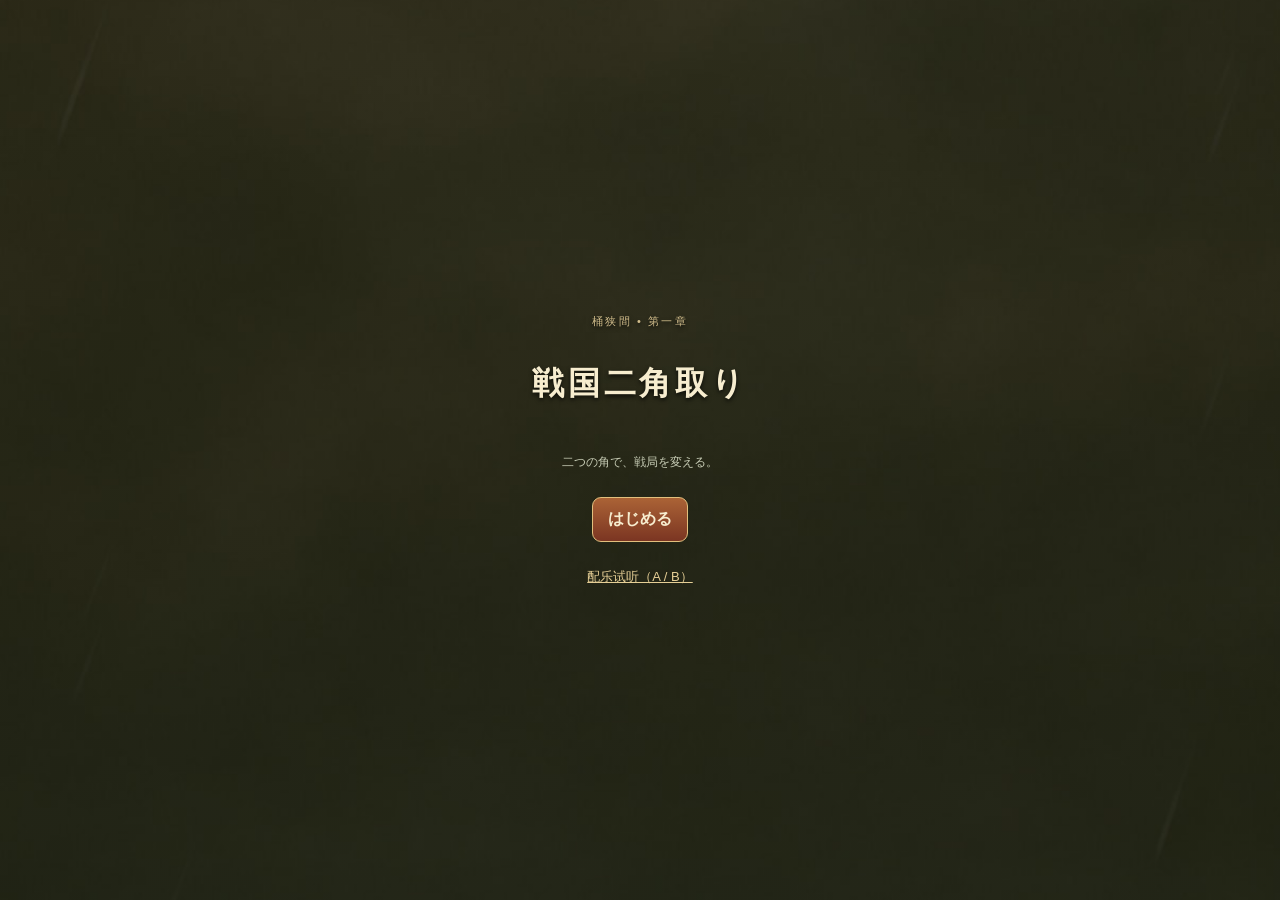
==== index.html @ 4fa1aa79 "临时试玩版（第一章） Co-Authored-By: Claude Opus 5.5 <noreply@anthropic.com>" ====
<!doctype html><html lang="ja"><head><meta charset="utf-8"><meta name="viewport" content="width=device-width,initial-scale=1,viewport-fit=cover,user-scalable=no"><title>戦国二角取り</title><link rel="stylesheet" href="style.css"></head><body><div id="app"></div><div id="toast" role="status"></div><script type="module" src="js/app.js"></script></body></html>
---- style.css ----
*{box-sizing:border-box;-webkit-tap-highlight-color:transparent}html,body{margin:0;min-height:100%}body{color:#f7edcf;font-family:-apple-system,'Hiragino Sans',sans-serif;background:radial-gradient(ellipse at 40% 15%,#3f6150,#102c26 85%);background-size:cover;background-position:center}button{font:inherit;color:inherit;cursor:pointer;border:1px solid #b29c69;border-radius:9px;background:linear-gradient(#476151,#293f34);padding:11px 15px;touch-action:manipulation}button:disabled{opacity:.35;cursor:default}button.primary{background:linear-gradient(#ab6336,#7b3522);border-color:#e2bf7d;font-weight:700}h1,h2,h3{font-family:'Hiragino Mincho ProN',serif;font-weight:600}h1{font-size:32px;letter-spacing:.12em}h2{font-size:24px}p{line-height:1.8;white-space:pre-line}.muted{color:#c6cbb4;font-size:12px}.screen{min-height:100dvh;padding:calc(env(safe-area-inset-top) + 12px) 14px calc(env(safe-area-inset-bottom) + 12px);display:flex;flex-direction:column;gap:12px;max-width:560px;margin:auto}.center{align-items:center;justify-content:center;text-align:center}.scroll{overflow:auto;flex:1;min-height:0}.eyebrow{font-size:11px;letter-spacing:.2em;color:#d0bc8b}.chapter{padding:18px 0;border-top:1px solid #bda56c66;border-bottom:1px solid #bda56c66}.levels{display:grid;grid-template-columns:repeat(2,1fr);gap:10px}.level{min-height:70px;text-align:left}.level strong{font-size:20px}.stars{color:#efca69;letter-spacing:3px}.toolbar{display:flex;gap:8px;align-items:center;justify-content:space-between}.toolbar h2{margin:0;font-size:19px}.toolbar button{padding:7px 10px}.introArt{height:145px;flex:none;background:linear-gradient(145deg,#566d59,#233c32);border:1px solid #a8a47a55;display:grid;place-items:center;color:#c7c4a5;background-size:cover;background-position:center}.people{display:grid;grid-template-columns:1fr 1fr;gap:8px}.person{background:#ffffff0a;border:1px solid #c8b77a33;border-radius:8px;padding:8px;font-size:11px;min-height:98px}.person img{width:52px;height:68px;object-fit:contain;float:left;margin-right:6px}.person b{display:block;font-size:14px}.person p{margin:5px 0}.formation{display:grid;grid-template-columns:repeat(7,8px);gap:2px;justify-content:center;margin:12px}.formation i{height:9px;background:#f3dca1;border-radius:1px}.formation i.empty{visibility:hidden}.fall-demo{padding:10px;text-align:center;background:#ffffff0b;border-radius:8px;font-size:12px}.fall-demo span{display:inline-block;animation:demo 1.8s infinite}@keyframes demo{50%{transform:translateY(9px)}}.game{padding-left:5px;padding-right:5px;gap:5px}.hud{text-align:center;flex:none}.hud h2{font-size:18px;margin:4px}.status{font-size:12px;color:#d8d9bf}.status b{font-size:21px;color:#fff0c9;font-variant-numeric:tabular-nums}.target{font-size:12px;min-height:18px;color:#ffdc8b}.board-area{position:relative;flex:1;min-height:0;display:flex;justify-content:center;align-items:center;overflow:hidden}.board{position:relative;flex:none}.tile{position:absolute;padding:0;border:1px solid #5c4526;border-radius:5px;background:linear-gradient(170deg,#fff8f3,#f8e3d8 60%,#efd2c2);box-shadow:inset 0 1px #fff,inset 0 -4px #c7a46a,inset -2px 0 #dcc193,0 2px 2px #0008;transition:top .23s ease,transform .14s,opacity .18s;touch-action:manipulation;user-select:none;-webkit-user-select:none}.tile.ima{background:linear-gradient(170deg,#f6fffb,#e2f1ea 60%,#cfe4da)}.tile img{position:absolute;left:5%;top:4%;width:90%;height:88%;object-fit:contain;pointer-events:none}.tile.selected,.tile.hint{transform:translateY(-3px);box-shadow:inset 0 -4px #c7a46a,0 0 0 2px #f2c24e,0 0 12px #f2c24e}.tile.gone{opacity:0;transform:scale(1.15)}.tile.shake{animation:shake .3s}@keyframes shake{25%{transform:translateX(-4px)}75%{transform:translateX(4px)}}.controls{display:flex;gap:5px;flex:none}.controls button{flex:1;padding:12px 2px;font-size:12px}.lines{position:absolute;overflow:visible;pointer-events:none;inset:0;width:100%;height:100%;z-index:3}.lines polyline{fill:none;stroke:#ffd66d;stroke-width:3;filter:drop-shadow(0 0 3px #ffaa22)}.float-name{position:absolute;pointer-events:none;z-index:6;transform:translate(-50%,-50%);color:#ffe5a2;font-family:serif;font-size:23px;text-shadow:0 2px 4px #000;white-space:nowrap;animation:float 1s forwards}@keyframes float{to{opacity:0;transform:translate(-50%,-160%)}}.name-tip{position:fixed;z-index:20;pointer-events:none;background:#172a22ed;border:1px solid #dabc72;padding:8px 15px;border-radius:5px;transform:translate(-50%,-110%)}.spark{position:absolute;width:17px;height:17px;pointer-events:none;z-index:5;filter:sepia(1) saturate(6);animation:spark .65s forwards}@keyframes spark{to{transform:translate(var(--dx),var(--dy)) rotate(130deg) scale(.1);opacity:0}}#toast{position:fixed;z-index:30;bottom:calc(env(safe-area-inset-bottom) + 75px);left:50%;transform:translateX(-50%);width:max-content;max-width:94vw;background:#162b23ef;border:1px solid #bba26b;border-radius:8px;padding:10px 15px;font-size:13px;text-align:center;pointer-events:none;opacity:0;transition:opacity .15s}.overlay{position:fixed;inset:0;z-index:15;background:#071a14dd;display:flex;align-items:center;justify-content:center;padding:20px}.dialog{width:100%;max-width:340px;text-align:center;background:#254335;border:1px solid #b29c69;border-radius:14px;padding:25px;display:flex;flex-direction:column;gap:15px}.dialog h2{margin:0}.resultStars{font-size:42px;color:#f4ce65}.combo{position:absolute;top:35%;left:0;right:0;text-align:center;pointer-events:none;font-size:32px;color:#ffdf86;text-shadow:0 2px 4px #000;z-index:7;animation:float 1s forwards}@media(max-height:700px){.screen{gap:7px;padding-top:calc(env(safe-area-inset-top) + 6px);padding-bottom:calc(env(safe-area-inset-bottom) + 6px)}.game{gap:3px}.controls button{padding:10px 2px}.person{min-height:85px}.introArt{height:110px}h2{margin:10px 0}.hud h2{font-size:16px}}

/* Chapter artwork stays behind all controls; cover preserves its aspect ratio. */
body{background-image:linear-gradient(#06140c26,#06140c55),url("img/bg_ch1.jpg");background-repeat:no-repeat;background-size:cover;background-position:center}body[data-boss="true"]{background-image:linear-gradient(#06140c26,#06140c55),url("img/bg_ch1_boss.jpg")}#app{position:relative;z-index:1}#rain{position:fixed;inset:0;width:100%;height:100%;pointer-events:none;z-index:0}.introArt{background-image:url("img/ch1_intro.jpg");aspect-ratio:16/9;height:auto;max-height:220px}.hud,.eyebrow,.status,h1,h2{ text-shadow:0 2px 4px #000b}button{touch-action:manipulation}.toolbar #power{font-size:11px;padding:7px 5px}

/* 非对局页面可上下滑动；对局页仍固定一屏 */
.game{height:100dvh;overflow:hidden}
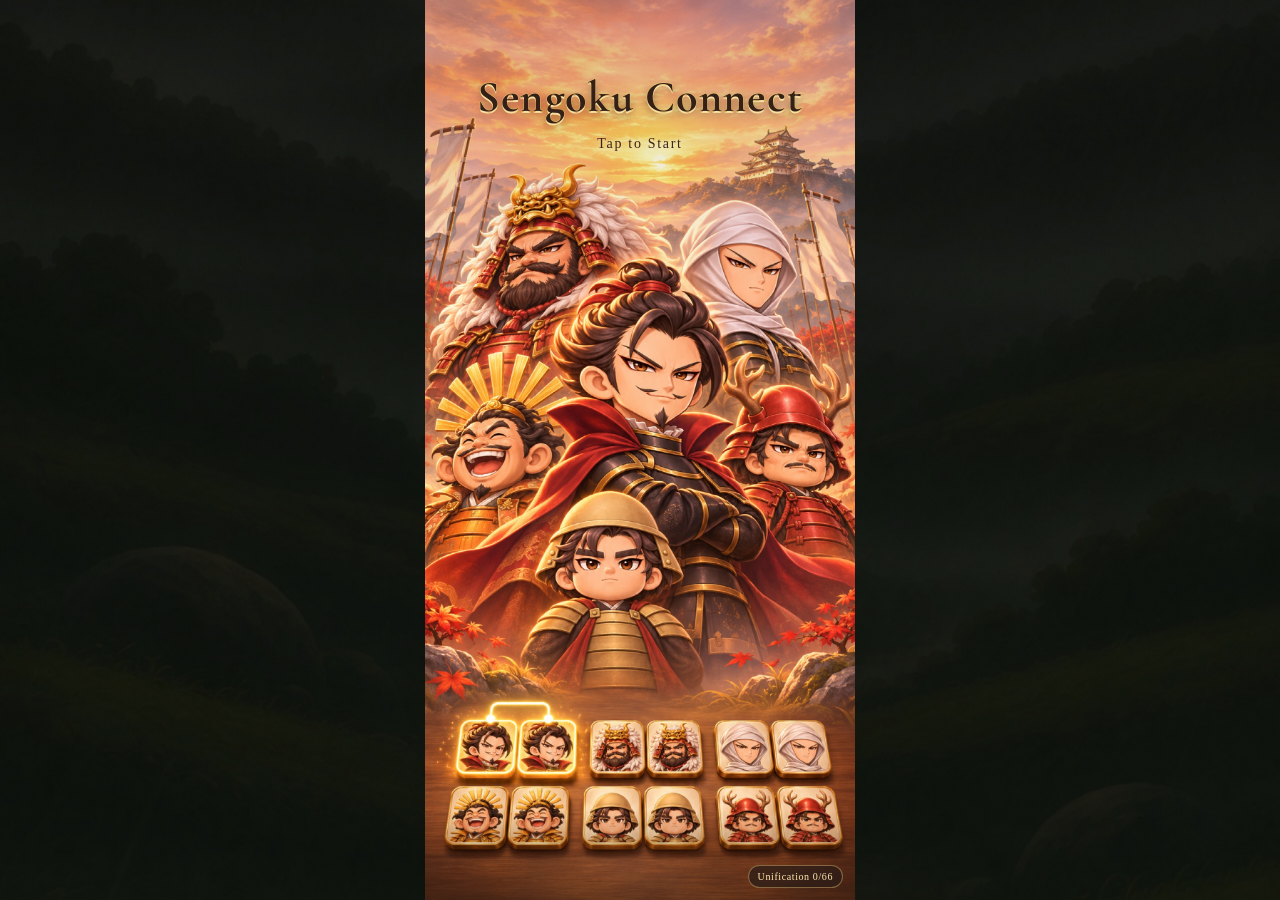
==== commit 9a19e018: "多语言、英文字体、翻译校对、重画三人、11项规则画面美术" ====
--- a/index.html
+++ b/index.html
@@ -1 +1 @@
-<!doctype html><html lang="ja"><head><meta charset="utf-8"><meta name="viewport" content="width=device-width,initial-scale=1,viewport-fit=cover,user-scalable=no"><title>戦国二角取り</title><link rel="stylesheet" href="style.css"></head><body><div id="app"></div><div id="toast" role="status"></div><script type="module" src="js/app.js"></script></body></html>
+<!doctype html><html lang="ja"><head><meta charset="utf-8"><meta name="viewport" content="width=device-width,initial-scale=1,viewport-fit=cover,user-scalable=no"><title></title><link rel="stylesheet" href="style.css"></head><body><div id="app"></div><div id="toast" role="status"></div><script type="module" src="js/app.js"></script></body></html>
--- a/style.css
+++ b/style.css
@@ -1,7 +1,559 @@
-*{box-sizing:border-box;-webkit-tap-highlight-color:transparent}html,body{margin:0;min-height:100%}body{color:#f7edcf;font-family:-apple-system,'Hiragino Sans',sans-serif;background:radial-gradient(ellipse at 40% 15%,#3f6150,#102c26 85%);background-size:cover;background-position:center}button{font:inherit;color:inherit;cursor:pointer;border:1px solid #b29c69;border-radius:9px;background:linear-gradient(#476151,#293f34);padding:11px 15px;touch-action:manipulation}button:disabled{opacity:.35;cursor:default}button.primary{background:linear-gradient(#ab6336,#7b3522);border-color:#e2bf7d;font-weight:700}h1,h2,h3{font-family:'Hiragino Mincho ProN',serif;font-weight:600}h1{font-size:32px;letter-spacing:.12em}h2{font-size:24px}p{line-height:1.8;white-space:pre-line}.muted{color:#c6cbb4;font-size:12px}.screen{min-height:100dvh;padding:calc(env(safe-area-inset-top) + 12px) 14px calc(env(safe-area-inset-bottom) + 12px);display:flex;flex-direction:column;gap:12px;max-width:560px;margin:auto}.center{align-items:center;justify-content:center;text-align:center}.scroll{overflow:auto;flex:1;min-height:0}.eyebrow{font-size:11px;letter-spacing:.2em;color:#d0bc8b}.chapter{padding:18px 0;border-top:1px solid #bda56c66;border-bottom:1px solid #bda56c66}.levels{display:grid;grid-template-columns:repeat(2,1fr);gap:10px}.level{min-height:70px;text-align:left}.level strong{font-size:20px}.stars{color:#efca69;letter-spacing:3px}.toolbar{display:flex;gap:8px;align-items:center;justify-content:space-between}.toolbar h2{margin:0;font-size:19px}.toolbar button{padding:7px 10px}.introArt{height:145px;flex:none;background:linear-gradient(145deg,#566d59,#233c32);border:1px solid #a8a47a55;display:grid;place-items:center;color:#c7c4a5;background-size:cover;background-position:center}.people{display:grid;grid-template-columns:1fr 1fr;gap:8px}.person{background:#ffffff0a;border:1px solid #c8b77a33;border-radius:8px;padding:8px;font-size:11px;min-height:98px}.person img{width:52px;height:68px;object-fit:contain;float:left;margin-right:6px}.person b{display:block;font-size:14px}.person p{margin:5px 0}.formation{display:grid;grid-template-columns:repeat(7,8px);gap:2px;justify-content:center;margin:12px}.formation i{height:9px;background:#f3dca1;border-radius:1px}.formation i.empty{visibility:hidden}.fall-demo{padding:10px;text-align:center;background:#ffffff0b;border-radius:8px;font-size:12px}.fall-demo span{display:inline-block;animation:demo 1.8s infinite}@keyframes demo{50%{transform:translateY(9px)}}.game{padding-left:5px;padding-right:5px;gap:5px}.hud{text-align:center;flex:none}.hud h2{font-size:18px;margin:4px}.status{font-size:12px;color:#d8d9bf}.status b{font-size:21px;color:#fff0c9;font-variant-numeric:tabular-nums}.target{font-size:12px;min-height:18px;color:#ffdc8b}.board-area{position:relative;flex:1;min-height:0;display:flex;justify-content:center;align-items:center;overflow:hidden}.board{position:relative;flex:none}.tile{position:absolute;padding:0;border:1px solid #5c4526;border-radius:5px;background:linear-gradient(170deg,#fff8f3,#f8e3d8 60%,#efd2c2);box-shadow:inset 0 1px #fff,inset 0 -4px #c7a46a,inset -2px 0 #dcc193,0 2px 2px #0008;transition:top .23s ease,transform .14s,opacity .18s;touch-action:manipulation;user-select:none;-webkit-user-select:none}.tile.ima{background:linear-gradient(170deg,#f6fffb,#e2f1ea 60%,#cfe4da)}.tile img{position:absolute;left:5%;top:4%;width:90%;height:88%;object-fit:contain;pointer-events:none}.tile.selected,.tile.hint{transform:translateY(-3px);box-shadow:inset 0 -4px #c7a46a,0 0 0 2px #f2c24e,0 0 12px #f2c24e}.tile.gone{opacity:0;transform:scale(1.15)}.tile.shake{animation:shake .3s}@keyframes shake{25%{transform:translateX(-4px)}75%{transform:translateX(4px)}}.controls{display:flex;gap:5px;flex:none}.controls button{flex:1;padding:12px 2px;font-size:12px}.lines{position:absolute;overflow:visible;pointer-events:none;inset:0;width:100%;height:100%;z-index:3}.lines polyline{fill:none;stroke:#ffd66d;stroke-width:3;filter:drop-shadow(0 0 3px #ffaa22)}.float-name{position:absolute;pointer-events:none;z-index:6;transform:translate(-50%,-50%);color:#ffe5a2;font-family:serif;font-size:23px;text-shadow:0 2px 4px #000;white-space:nowrap;animation:float 1s forwards}@keyframes float{to{opacity:0;transform:translate(-50%,-160%)}}.name-tip{position:fixed;z-index:20;pointer-events:none;background:#172a22ed;border:1px solid #dabc72;padding:8px 15px;border-radius:5px;transform:translate(-50%,-110%)}.spark{position:absolute;width:17px;height:17px;pointer-events:none;z-index:5;filter:sepia(1) saturate(6);animation:spark .65s forwards}@keyframes spark{to{transform:translate(var(--dx),var(--dy)) rotate(130deg) scale(.1);opacity:0}}#toast{position:fixed;z-index:30;bottom:calc(env(safe-area-inset-bottom) + 75px);left:50%;transform:translateX(-50%);width:max-content;max-width:94vw;background:#162b23ef;border:1px solid #bba26b;border-radius:8px;padding:10px 15px;font-size:13px;text-align:center;pointer-events:none;opacity:0;transition:opacity .15s}.overlay{position:fixed;inset:0;z-index:15;background:#071a14dd;display:flex;align-items:center;justify-content:center;padding:20px}.dialog{width:100%;max-width:340px;text-align:center;background:#254335;border:1px solid #b29c69;border-radius:14px;padding:25px;display:flex;flex-direction:column;gap:15px}.dialog h2{margin:0}.resultStars{font-size:42px;color:#f4ce65}.combo{position:absolute;top:35%;left:0;right:0;text-align:center;pointer-events:none;font-size:32px;color:#ffdf86;text-shadow:0 2px 4px #000;z-index:7;animation:float 1s forwards}@media(max-height:700px){.screen{gap:7px;padding-top:calc(env(safe-area-inset-top) + 6px);padding-bottom:calc(env(safe-area-inset-bottom) + 6px)}.game{gap:3px}.controls button{padding:10px 2px}.person{min-height:85px}.introArt{height:110px}h2{margin:10px 0}.hud h2{font-size:16px}}
+*{box-sizing:border-box;-webkit-tap-highlight-color:transparent}html,body{margin:0;min-height:100%}body{color:#f7edcf;font-family:-apple-system,'Hiragino Sans',sans-serif;background:radial-gradient(ellipse at 40% 15%,#3f6150,#102c26 85%);background-size:cover;background-position:center}button{font:inherit;color:inherit;cursor:pointer;border:1px solid #b29c69;border-radius:9px;background:linear-gradient(#476151,#293f34);padding:11px 15px;touch-action:manipulation}button:disabled{opacity:.35;cursor:default}button.primary{background:linear-gradient(#ab6336,#7b3522);border-color:#e2bf7d;font-weight:700}h1,h2,h3{font-family:'Hiragino Mincho ProN',serif;font-weight:600}h1{font-size:32px;letter-spacing:.12em}h2{font-size:24px}p{line-height:1.8;white-space:pre-line}.muted{color:#c6cbb4;font-size:12px}.screen{min-height:100dvh;padding:calc(env(safe-area-inset-top) + 12px) 14px calc(env(safe-area-inset-bottom) + 12px);display:flex;flex-direction:column;gap:12px;max-width:560px;margin:auto}.center{align-items:center;justify-content:center;text-align:center}.scroll{overflow:auto;flex:1;min-height:0}.eyebrow{font-size:11px;letter-spacing:.2em;color:#d0bc8b}.chapter{padding:18px 0;border-top:1px solid #bda56c66;border-bottom:1px solid #bda56c66}.levels{display:grid;grid-template-columns:repeat(2,1fr);gap:10px}.level{min-height:70px;text-align:left}.level strong{font-size:20px}.stars{color:#efca69;letter-spacing:3px}.toolbar{display:flex;gap:8px;align-items:center;justify-content:space-between}.toolbar h2{margin:0;font-size:19px}.toolbar button{padding:7px 10px}.introArt{height:145px;flex:none;background:linear-gradient(145deg,#566d59,#233c32);border:1px solid #a8a47a55;display:grid;place-items:center;color:#c7c4a5;background-size:cover;background-position:center}.people{display:grid;grid-template-columns:1fr 1fr;gap:8px}.person{background:#ffffff0a;border:1px solid #c8b77a33;border-radius:8px;padding:8px;font-size:11px;min-height:98px}.person img{width:52px;height:68px;object-fit:contain;float:left;margin-right:6px}.person b{display:block;font-size:14px}.person p{margin:5px 0}.formation{display:grid;grid-template-columns:repeat(7,8px);gap:2px;justify-content:center;margin:12px}.formation i{height:9px;background:#f3dca1;border-radius:1px}.formation i.empty{visibility:hidden}.fall-demo{padding:10px;text-align:center;background:#ffffff0b;border-radius:8px;font-size:12px}.fall-demo span{display:inline-block;animation:demo 1.8s infinite}@keyframes demo{50%{transform:translateY(9px)}}.game{padding-left:5px;padding-right:5px;gap:5px}.hud{text-align:center;flex:none}.hud h2{font-size:18px;margin:4px}.status{font-size:12px;color:#d8d9bf}.status b{font-size:21px;color:#fff0c9;font-variant-numeric:tabular-nums}.target{font-size:12px;min-height:18px;color:#ffdc8b}.board-area{position:relative;flex:1;min-height:0;display:flex;justify-content:center;align-items:center;overflow:hidden}.board{position:relative;flex:none}.tile{position:absolute;padding:0;border:1px solid #5c4526;border-radius:5px;background:linear-gradient(170deg,#fff8f3,#f8e3d8 60%,#efd2c2);box-shadow:inset 0 1px #fff,inset 0 -4px #c7a46a,inset -2px 0 #dcc193,0 2px 2px #0008;transition:top .23s ease,transform .14s,opacity .18s;touch-action:manipulation;user-select:none;-webkit-user-select:none}.tile.ima{background:linear-gradient(170deg,#f6fffb,#e2f1ea 60%,#cfe4da)}.tile img{position:absolute;left:5%;top:4%;width:90%;height:88%;object-fit:contain;pointer-events:none}.tile.selected,.tile.hint{transform:translateY(-3px);box-shadow:inset 0 -4px #c7a46a,0 0 0 2px #f2c24e,0 0 12px #f2c24e}.tile.gone{opacity:0;transform:scale(1.15)}.tile.shake{animation:shake .3s}@keyframes shake{25%{transform:translateX(-4px)}75%{transform:translateX(4px)}}.controls{display:flex;gap:5px;flex:none}.controls button{flex:1;padding:12px 2px;font-size:12px}.link-fx{position:absolute;left:0;top:0;pointer-events:none;z-index:5}.float-name{position:absolute;pointer-events:none;z-index:6;transform:translate(-50%,-50%);color:#ffe5a2;font-family:serif;font-size:23px;text-shadow:0 2px 4px #000;white-space:nowrap;animation:float 1s forwards}@keyframes float{to{opacity:0;transform:translate(-50%,-160%)}}.name-tip{position:fixed;z-index:20;pointer-events:none;background:#172a22ed;border:1px solid #dabc72;padding:8px 15px;border-radius:5px;transform:translate(-50%,-110%)}#toast{position:fixed;z-index:30;bottom:calc(env(safe-area-inset-bottom) + 75px);left:50%;transform:translateX(-50%);width:max-content;max-width:94vw;background:#162b23ef;border:1px solid #bba26b;border-radius:8px;padding:10px 15px;font-size:13px;text-align:center;pointer-events:none;opacity:0;transition:opacity .15s}.overlay{position:fixed;inset:0;z-index:15;background:#071a14dd;display:flex;align-items:center;justify-content:center;padding:20px}.dialog{width:100%;max-width:340px;text-align:center;background:#254335;border:1px solid #b29c69;border-radius:14px;padding:25px;display:flex;flex-direction:column;gap:15px}.dialog h2{margin:0}.resultStars{font-size:42px;color:#f4ce65}.combo{position:absolute;top:35%;left:0;right:0;text-align:center;pointer-events:none;font-size:32px;color:#ffdf86;text-shadow:0 2px 4px #000;z-index:7;animation:float 1s forwards}@media(max-height:700px){.screen{gap:7px;padding-top:calc(env(safe-area-inset-top) + 6px);padding-bottom:calc(env(safe-area-inset-bottom) + 6px)}.game{gap:3px}.controls button{padding:10px 2px}.person{min-height:85px}.introArt{height:110px}h2{margin:10px 0}.hud h2{font-size:16px}}
 
 /* Chapter artwork stays behind all controls; cover preserves its aspect ratio. */
-body{background-image:linear-gradient(#06140c26,#06140c55),url("img/bg_ch1.jpg");background-repeat:no-repeat;background-size:cover;background-position:center}body[data-boss="true"]{background-image:linear-gradient(#06140c26,#06140c55),url("img/bg_ch1_boss.jpg")}#app{position:relative;z-index:1}#rain{position:fixed;inset:0;width:100%;height:100%;pointer-events:none;z-index:0}.introArt{background-image:url("img/ch1_intro.jpg");aspect-ratio:16/9;height:auto;max-height:220px}.hud,.eyebrow,.status,h1,h2{ text-shadow:0 2px 4px #000b}button{touch-action:manipulation}.toolbar #power{font-size:11px;padding:7px 5px}
+body{background-image:linear-gradient(#06140c26,#06140c55),url("img/bg_ch1.jpg");background-repeat:no-repeat;background-size:cover;background-position:center}body[data-boss="true"]{background-image:linear-gradient(#06140c26,#06140c55),url("img/bg_ch1_boss.jpg")}#app{position:relative;z-index:1}#rain{position:fixed;inset:0;width:100%;height:100%;pointer-events:none;z-index:0}.introArt{background-image:url("img/ch1_intro.jpg");aspect-ratio:16/9;height:auto;max-height:220px}.hud,.eyebrow,.status,h1,h2{ text-shadow:0 2px 4px #000b}button{touch-action:manipulation}
 
 /* 非对局页面可上下滑动；对局页仍固定一屏 */
 .game{height:100dvh;overflow:hidden}
+
+/* ===== 2026-11-16 负责人定：正方形牌，统一木框金边＋左上角小家纹 ===== */
+.tile{border-radius:5px;border:2px solid #7a5428;background:linear-gradient(170deg,#fff6ea,#f3e3c8);box-shadow:inset 0 0 0 1px #e6c27a,inset 0 -3px 0 #b88a52,0 2px 3px rgba(0,0,0,.5);overflow:hidden}
+.tile.ima{background:linear-gradient(170deg,#fff6ea,#f3e3c8)}
+.tile img{left:2px;top:2px;width:calc(100% - 4px);height:calc(100% - 6px);object-fit:cover;object-position:50% 12%;transform:scale(1.12);transform-origin:50% 30%}
+.tile.selected,.tile.hint{box-shadow:0 0 0 3px #f2c24e,0 0 12px #f2c24e}
+.tile,.pc{--crest:url("data:image/svg+xml,%3Csvg xmlns='http://www.w3.org/2000/svg' viewBox='-50 -50 100 100'%3E%3Cg fill='%23d9ad4a'%3E%3Ccircle r='22' cx='0' cy='-25'/%3E%3Ccircle r='22' cx='23.8' cy='-7.7'/%3E%3Ccircle r='22' cx='14.7' cy='20.2'/%3E%3Ccircle r='22' cx='-14.7' cy='20.2'/%3E%3Ccircle r='22' cx='-23.8' cy='-7.7'/%3E%3Ccircle r='20'/%3E%3C/g%3E%3Ccircle r='9' fill='%23fff6ea'/%3E%3C/svg%3E")}
+.tile.ima,.pc.ima{--crest:url("data:image/svg+xml,%3Csvg xmlns='http://www.w3.org/2000/svg' viewBox='-50 -50 100 100'%3E%3Ccircle r='41' fill='none' stroke='%23d9ad4a' stroke-width='12'/%3E%3Crect x='-36' y='-22' width='72' height='15' fill='%23d9ad4a'/%3E%3Crect x='-36' y='7' width='72' height='15' fill='%23d9ad4a'/%3E%3C/svg%3E")}
+.tile::before,.pc::before{content:"";position:absolute;z-index:1;left:2px;top:2px;width:9px;height:9px;pointer-events:none;background:var(--crest) center/contain no-repeat;filter:drop-shadow(0 0 .6px #3a2410) drop-shadow(0 0 .6px #3a2410)}
+
+/* ===== 出阵卡片：每关开打前只弹这一张（仿《华容奇谋》） ===== */
+.deploy{width:100%;display:flex;align-items:center}
+.card{width:100%;max-width:400px;margin:auto;background:#1d1a16f2;border:1px solid #6b5a3a;border-radius:16px;overflow:hidden;box-shadow:0 10px 30px #000a;text-align:left}
+.card .art{position:relative;aspect-ratio:16/9;background:url("img/ch1_intro.jpg") center/cover}
+.card .art::after{content:"";position:absolute;inset:0;background:linear-gradient(transparent 45%,#1d1a16 98%)}
+.card .cap{position:absolute;z-index:1;left:0;right:0;bottom:8px;text-align:center}
+.card .cap small{display:block;font-size:12px;letter-spacing:.25em;color:#e9dcb8}
+.card .cap h1{margin:2px 0 0;font-size:27px;letter-spacing:.12em;text-shadow:0 2px 6px #000}
+.card .head{padding:14px 18px 0;text-align:center}
+.card .no{font-size:12px;letter-spacing:.2em;color:#d0bc8b}
+.card .head h2{margin:2px 0 0;font-size:23px;letter-spacing:.08em}
+.card .body{padding:8px 18px 4px}
+.card .story{font-size:14px;line-height:1.75;margin:0 0 8px;font-weight:600;white-space:normal}
+.card .form{display:flex;gap:12px;align-items:center;background:#ffffff0a;border-radius:10px;padding:8px 10px;margin:8px 0}
+.card .form .formation{margin:0;flex:none;grid-template-columns:repeat(7,6px);gap:1.5px}
+.card .form .formation i{height:7px}
+.card .form p{margin:0;font-size:12.5px;line-height:1.6;color:#e3dcc0;white-space:normal}
+.card .form b{display:block;font-size:14px;color:#f4ead0;font-family:'Hiragino Mincho ProN',serif}
+.card .rule{font-size:13px;color:#ffdc8b;margin:6px 0;line-height:1.6}
+.card .cast-t{font-size:12px;letter-spacing:.2em;color:#d0bc8b;text-align:center;margin:12px 0 8px}
+.card .cast{display:flex;flex-wrap:wrap;justify-content:center;gap:6px}
+.pc{position:relative;width:calc((100% - 30px) / 6);max-width:72px;border-radius:6px;border:2px solid #7a5428;background:linear-gradient(170deg,#fff6ea,#f3e3c8);box-shadow:inset 0 0 0 1px #e6c27a,0 2px 3px rgba(0,0,0,.5);overflow:hidden}
+.pc .ph{position:relative;aspect-ratio:1;overflow:hidden}
+.pc img{position:absolute;inset:0;width:100%;height:100%;object-fit:cover;object-position:50% 12%;transform:scale(1.12);transform-origin:50% 30%}
+.pc .nm{border-top:1px solid #e6c27a;background:linear-gradient(#3a2716,#2a1a10);color:#f7e4b4;text-align:center;font-family:'Hiragino Mincho ProN',serif;font-weight:700;font-size:12px;padding:2px 0 3px;white-space:nowrap}
+.card .btns{display:flex;gap:10px;padding:16px 18px 18px}
+.card .btns button{flex:1;height:48px;border-radius:10px;font-size:15px;background:#2a2620;border-color:#6b5a3a}
+.card .btns .go{flex:1.6;background:linear-gradient(#c0714a,#9a4b2c);border-color:#e2bf7d;font-size:19px;font-weight:700;letter-spacing:.3em;font-family:'Hiragino Mincho ProN',serif}
+
+/* Chapter two: layered URLs retain chapter-one artwork if an asset is missing. */
+body[data-chapter="2"]{background-image:linear-gradient(#120d0926,#120d0955),url("img/bg_ch2.jpg"),url("img/bg_ch1.jpg")}
+body[data-chapter="2"][data-boss="true"]{background-image:linear-gradient(#120d0926,#120d0955),url("img/bg_ch2_boss.jpg"),url("img/bg_ch1_boss.jpg")}
+body[data-chapter="2"] .card .art,body[data-chapter="2"] .introArt{background-image:var(--chapter-intro)}
+.tile.saito,.pc.saito{--crest:url("data:image/svg+xml,%3Csvg xmlns='http://www.w3.org/2000/svg' viewBox='0 0 100 100'%3E%3Cg fill='%23d9ad4a' stroke='%233a2410' stroke-width='2' stroke-linejoin='round'%3E%3Cpath d='M6 83Q12 60 28 58Q10 35 27 17Q48 0 49 28Q43 18 34 26Q24 39 44 47Q61 58 48 78Q30 68 6 83Z'/%3E%3Cpath d='M94 83Q88 60 72 58Q90 35 73 17Q52 0 51 28Q57 18 66 26Q76 39 56 47Q39 58 52 78Q70 68 94 83Z'/%3E%3Cpath d='M9 88Q30 77 50 87Q70 77 91 88L91 94Q70 85 50 94Q30 85 9 94Z'/%3E%3C/g%3E%3C/svg%3E")}
+.supply{flex:none;margin:0 auto;width:calc(100% - 24px);max-width:390px}.timber-status{text-align:center;font-size:12px;color:#ffdc8b;margin-bottom:3px}#preview{display:grid;grid-template-columns:repeat(7,1fr);gap:3px;height:32px}.preview-tile{opacity:.6;border:1px solid #d9ad4a;border-radius:3px;background:#f3e3c8;overflow:hidden;text-align:center}.preview-tile img{height:100%;width:100%;object-fit:contain}
+
+/* Only actual supply tokens receive this class; gravity and shuffles do not. */
+body[data-chapter="2"] .tile.arriving{animation:timber-drop .3s ease-out;z-index:2}
+@keyframes timber-drop{from{translate:0 var(--timber-origin);opacity:.25}to{translate:0 0;opacity:1}}
+body[data-chapter="2"] .tile.arriving::after{content:"";position:absolute;inset:0;border:2px solid #dfb66c;border-radius:3px;box-shadow:inset 0 0 4px #d7a75c99;pointer-events:none;z-index:2;opacity:0;animation:timber-glow 3s .3s linear forwards}
+@keyframes timber-glow{0%,70%{opacity:.8}100%{opacity:0}}
+body[data-chapter="2"]:has(#power[aria-pressed="true"]) .tile.arriving{animation:none}
+body[data-chapter="2"]:has(#power[aria-pressed="true"]) .tile.arriving::after{animation:none;opacity:.65;box-shadow:none}
+@media(prefers-reduced-motion:reduce){body[data-chapter="2"] .tile.arriving{animation:none}body[data-chapter="2"] .tile.arriving::after{animation:none;opacity:.65;box-shadow:none}}
+
+/* Third chapter only: sunset, retreat fences and distinct three-part crests. */
+body[data-chapter="3"]{background-image:linear-gradient(#160f1026,#160f1055),url("img/bg_ch3.jpg"),url("img/bg_ch2.jpg")}
+body[data-chapter="3"][data-boss="true"]{background-image:linear-gradient(#160f1026,#160f1055),url("img/bg_ch3_boss.jpg"),url("img/bg_ch2_boss.jpg")}
+body[data-chapter="3"] .card .art,body[data-chapter="3"] .introArt{background-image:var(--chapter-intro)}
+body[data-chapter="3"] .controls button{font-size:11px}
+.tile.azai,.pc.azai{--crest:url("data:image/svg+xml,%3Csvg%20xmlns%3D%22http%3A%2F%2Fwww.w3.org%2F2000%2Fsvg%22%20viewBox%3D%220%200%20100%20100%22%3E%3Cg%20fill%3D%22none%22%20stroke%3D%22%23d9ad4a%22%20stroke-width%3D%225%22%3E%3Cpath%20d%3D%22M%2050%206%20l14%208%20v16%20l-14%208%20l-14%20-8%20v-16%20Z%22%2F%3E%3Cpath%20d%3D%22M%2025%2049%20l14%208%20v16%20l-14%208%20l-14%20-8%20v-16%20Z%22%2F%3E%3Cpath%20d%3D%22M%2075%2049%20l14%208%20v16%20l-14%208%20l-14%20-8%20v-16%20Z%22%2F%3E%3C%2Fg%3E%3C%2Fsvg%3E")}
+.tile.asakura,.pc.asakura{--crest:url("data:image/svg+xml,%3Csvg%20xmlns%3D%22http%3A%2F%2Fwww.w3.org%2F2000%2Fsvg%22%20viewBox%3D%220%200%20100%20100%22%3E%3Cg%20fill%3D%22%23d9ad4a%22%3E%3Cg%20transform%3D%22translate%2850%2023%29%22%3E%3Cpath%20d%3D%22M0%20-16%20C14%20-23%2022%20-10%2014%20-3%20C27%2010%2014%2024%203%2016%20C-10%2028%20-25%2014%20-16%203%20C-28%20-10%20-14%20-25%200%20-16Z%22%2F%3E%3Ccircle%20r%3D%225%22%20fill%3D%22%23fff6ea%22%2F%3E%3C%2Fg%3E%3Cg%20transform%3D%22translate%2823%2071%29%22%3E%3Cpath%20d%3D%22M0%20-16%20C14%20-23%2022%20-10%2014%20-3%20C27%2010%2014%2024%203%2016%20C-10%2028%20-25%2014%20-16%203%20C-28%20-10%20-14%20-25%200%20-16Z%22%2F%3E%3Ccircle%20r%3D%225%22%20fill%3D%22%23fff6ea%22%2F%3E%3C%2Fg%3E%3Cg%20transform%3D%22translate%2877%2071%29%22%3E%3Cpath%20d%3D%22M0%20-16%20C14%20-23%2022%20-10%2014%20-3%20C27%2010%2014%2024%203%2016%20C-10%2028%20-25%2014%20-16%203%20C-28%20-10%20-14%20-25%200%20-16Z%22%2F%3E%3Ccircle%20r%3D%225%22%20fill%3D%22%23fff6ea%22%2F%3E%3C%2Fg%3E%3C%2Fg%3E%3C%2Fsvg%3E")}
+
+/* 川中島: missing illustrations fall back to chapter three. */
+body[data-chapter="4"]{background-image:linear-gradient(#16233035,#16233060),url("img/bg_ch4.jpg"),url("img/bg_ch3.jpg"),url("img/bg_ch2.jpg")}
+body[data-chapter="4"][data-boss="true"]{background-image:linear-gradient(#16233035,#16233060),url("img/bg_ch4_boss.jpg"),url("img/bg_ch3_boss.jpg"),url("img/bg_ch2_boss.jpg")}
+.tile.takeda,.pc.takeda{--crest:url("data:image/svg+xml,%3Csvg%20xmlns%3D%22http%3A%2F%2Fwww.w3.org%2F2000%2Fsvg%22%20viewBox%3D%220%200%20100%20100%22%3E%3Cg%20fill%3D%27%23d9ad4a%27%3E%3Cpath%20d%3D%27M5%2050%2026%2031%2047%2050%2026%2069ZM29%2028%2050%209%2071%2028%2050%2047ZM53%2050%2074%2031%2095%2050%2074%2069ZM29%2072%2050%2053%2071%2072%2050%2091Z%27%2F%3E%3C%2Fg%3E%3C%2Fsvg%3E") }
+.tile.uesugi,.pc.uesugi{--crest:url("data:image/svg+xml,%3Csvg%20xmlns%3D%22http%3A%2F%2Fwww.w3.org%2F2000%2Fsvg%22%20viewBox%3D%220%200%20100%20100%22%3E%3Cg%20fill%3D%27none%27%20stroke%3D%27%23d9ad4a%27%20stroke-width%3D%278%27%3E%3Ccircle%20cx%3D%2750%27%20cy%3D%2750%27%20r%3D%2742%27%2F%3E%3Cpath%20d%3D%27M30%2078%2055%2022M42%2050Q16%2025%2022%2056Q26%2068%2042%2050M47%2043Q80%2021%2072%2050Q62%2062%2047%2043%27%2F%3E%3C%2Fg%3E%3C%2Fsvg%3E") }
+
+/* Fifth chapter: sunny plain and decorative horse barrier outside the grid. */
+body[data-chapter="5"]{background-image:linear-gradient(#16281725,#18251860),url("img/bg_ch5.jpg"),url("img/bg_ch4.jpg")}
+body[data-chapter="5"][data-boss="true"]{background-image:linear-gradient(#16281725,#18251860),url("img/bg_ch5_boss.jpg"),url("img/bg_ch4_boss.jpg")}
+.tile.tokugawa,.pc.tokugawa{--crest:url("data:image/svg+xml,%3Csvg%20xmlns%3D%22http%3A%2F%2Fwww.w3.org%2F2000%2Fsvg%22%20viewBox%3D%220%200%20100%20100%22%3E%3Ccircle%20cx%3D%2250%22%20cy%3D%2250%22%20r%3D%2245%22%20fill%3D%22none%22%20stroke%3D%22%23d9ad4a%22%20stroke-width%3D%226%22%2F%3E%3Cg%20fill%3D%22%23d9ad4a%22%3E%3Cpath%20id%3D%22leaf%22%20d%3D%22M50%2048C25%2037%2027%2010%2042%2015Q50%2018%2050%2025Q56%2010%2065%2016C82%2029%2062%2043%2050%2048Z%22%2F%3E%3Cuse%20href%3D%22%23leaf%22%20transform%3D%22rotate%28120%2050%2050%29%22%2F%3E%3Cuse%20href%3D%22%23leaf%22%20transform%3D%22rotate%28240%2050%2050%29%22%2F%3E%3C%2Fg%3E%3C%2Fsvg%3E")}
+body[data-chapter="5"] .board::before{content:"";position:absolute;left:-9px;top:0;bottom:0;width:6px;pointer-events:none;background:repeating-linear-gradient(0deg,transparent 0 13px,#b28b50 14px 18px,transparent 19px 30px),linear-gradient(90deg,#5e3d21,#b9945b,#593b22);box-shadow:1px 1px 2px #241a12;border-radius:2px}
+
+body[data-chapter="6"]{background-image:linear-gradient(#22131a30,#27180e60),url("img/bg_ch6.jpg"),url("img/bg_ch5.jpg")}
+body[data-chapter="6"][data-boss="true"]{background-image:linear-gradient(#22131a30,#27180e60),url("img/bg_ch6_boss.jpg"),url("img/bg_ch5_boss.jpg")}
+.tile.akechi,.pc.akechi{--crest:url("data:image/svg+xml,%3Csvg%20xmlns%3D%22http%3A//www.w3.org/2000/svg%22%20viewBox%3D%220%200%20100%20100%22%3E%3Cg%20fill%3D%22%23d9ad4a%22%3E%3Cpath%20d%3D%22M50%2052Q24%2027%2050%205Q76%2027%2050%2052Z%22%20transform%3D%22rotate%280%2050%2050%29%22/%3E%3Cpath%20d%3D%22M50%2052Q24%2027%2050%205Q76%2027%2050%2052Z%22%20transform%3D%22rotate%2872%2050%2050%29%22/%3E%3Cpath%20d%3D%22M50%2052Q24%2027%2050%205Q76%2027%2050%2052Z%22%20transform%3D%22rotate%28144%2050%2050%29%22/%3E%3Cpath%20d%3D%22M50%2052Q24%2027%2050%205Q76%2027%2050%2052Z%22%20transform%3D%22rotate%28216%2050%2050%29%22/%3E%3Cpath%20d%3D%22M50%2052Q24%2027%2050%205Q76%2027%2050%2052Z%22%20transform%3D%22rotate%28288%2050%2050%29%22/%3E%3Ccircle%20cx%3D%2250%22%20cy%3D%2250%22%20r%3D%229%22/%3E%3C/g%3E%3C/svg%3E")}
+.tile.hosokawa,.pc.hosokawa{--crest:url("data:image/svg+xml,%3Csvg%20xmlns%3D%22http%3A//www.w3.org/2000/svg%22%20viewBox%3D%220%200%20100%20100%22%3E%3Cg%20fill%3D%22%23d9ad4a%22%3E%3Ccircle%20cx%3D%2250%22%20cy%3D%2250%22%20r%3D%2214%22/%3E%3Ccircle%20cx%3D%2284.0%22%20cy%3D%2250.0%22%20r%3D%2210%22/%3E%3Ccircle%20cx%3D%2274.0%22%20cy%3D%2274.0%22%20r%3D%2210%22/%3E%3Ccircle%20cx%3D%2250.0%22%20cy%3D%2284.0%22%20r%3D%2210%22/%3E%3Ccircle%20cx%3D%2226.0%22%20cy%3D%2274.0%22%20r%3D%2210%22/%3E%3Ccircle%20cx%3D%2216.0%22%20cy%3D%2250.0%22%20r%3D%2210%22/%3E%3Ccircle%20cx%3D%2226.0%22%20cy%3D%2226.0%22%20r%3D%2210%22/%3E%3Ccircle%20cx%3D%2250.0%22%20cy%3D%2216.0%22%20r%3D%2210%22/%3E%3Ccircle%20cx%3D%2274.0%22%20cy%3D%2226.0%22%20r%3D%2210%22/%3E%3C/g%3E%3C/svg%3E")}
+
+.tile.toyotomi,.pc.toyotomi{--crest:url("data:image/svg+xml,%3Csvg%20xmlns%3D%22http%3A//www.w3.org/2000/svg%22%20viewBox%3D%220%200%20100%20100%22%3E%3Cg%20fill%3D%22%23d9ad4a%22%3E%3Cpath%20d%3D%22M50%2094Q8%2086%208%2057Q35%2049%2050%2072Q65%2049%2092%2057Q92%2086%2050%2094M50%2076Q26%2046%2050%2039Q74%2046%2050%2076%22/%3E%3Cpath%20d%3D%22M25%2060V10%22%20stroke%3D%22%23d9ad4a%22%20stroke-width%3D%225%22/%3E%3Ccircle%20cx%3D%2230%22%20cy%3D%2210%22%20r%3D%225%22/%3E%3Ccircle%20cx%3D%2220%22%20cy%3D%2216%22%20r%3D%225%22/%3E%3Ccircle%20cx%3D%2230%22%20cy%3D%2222%22%20r%3D%225%22/%3E%3Ccircle%20cx%3D%2220%22%20cy%3D%2228%22%20r%3D%225%22/%3E%3Ccircle%20cx%3D%2230%22%20cy%3D%2234%22%20r%3D%225%22/%3E%3Cpath%20d%3D%22M50%2060V10%22%20stroke%3D%22%23d9ad4a%22%20stroke-width%3D%225%22/%3E%3Ccircle%20cx%3D%2255%22%20cy%3D%2210%22%20r%3D%225%22/%3E%3Ccircle%20cx%3D%2245%22%20cy%3D%2216%22%20r%3D%225%22/%3E%3Ccircle%20cx%3D%2255%22%20cy%3D%2222%22%20r%3D%225%22/%3E%3Ccircle%20cx%3D%2245%22%20cy%3D%2228%22%20r%3D%225%22/%3E%3Ccircle%20cx%3D%2255%22%20cy%3D%2234%22%20r%3D%225%22/%3E%3Ccircle%20cx%3D%2245%22%20cy%3D%2240%22%20r%3D%225%22/%3E%3Ccircle%20cx%3D%2255%22%20cy%3D%2246%22%20r%3D%225%22/%3E%3Cpath%20d%3D%22M75%2060V10%22%20stroke%3D%22%23d9ad4a%22%20stroke-width%3D%225%22/%3E%3Ccircle%20cx%3D%2280%22%20cy%3D%2210%22%20r%3D%225%22/%3E%3Ccircle%20cx%3D%2270%22%20cy%3D%2216%22%20r%3D%225%22/%3E%3Ccircle%20cx%3D%2280%22%20cy%3D%2222%22%20r%3D%225%22/%3E%3Ccircle%20cx%3D%2270%22%20cy%3D%2228%22%20r%3D%225%22/%3E%3Ccircle%20cx%3D%2280%22%20cy%3D%2234%22%20r%3D%225%22/%3E%3C/g%3E%3C/svg%3E")}
+body[data-chapter="7"]{background-image:linear-gradient(#22131a30,#27180e60),url("img/bg_ch7.jpg"),url("img/bg_ch6.jpg")}
+body[data-chapter="7"][data-boss="true"]{background-image:linear-gradient(#22131a30,#27180e60),url("img/bg_ch7_boss.jpg"),url("img/bg_ch6_boss.jpg")}
+
+body[data-chapter="8"]{background-image:linear-gradient(#30200e30,#291b1660),url("img/bg_ch8.jpg"),url("img/bg_ch7.jpg")}
+body[data-chapter="8"][data-boss="true"]{background-image:linear-gradient(#30200e30,#291b1660),url("img/bg_ch8_boss.jpg"),url("img/bg_ch7_boss.jpg")}
+
+/* Task 41: collection surface; task 43 may unify the surrounding navigation. */
+.collection{background:#211e19f5;border:1px solid #8c754e;box-shadow:inset 0 0 24px #0006;gap:16px;color:#eee1bc}
+.collection .toolbar{position:sticky;top:0;z-index:3;background:#211e19f5;padding:8px 0}
+.collection .toolbar h2{color:#df9874;letter-spacing:.16em}
+.catalog-tabs{display:flex;border-bottom:1px solid #766345;justify-content:center}
+.catalog-tabs button{border-radius:6px 6px 0 0;background:#15140f;color:#e7bb76;min-width:100px;border-bottom-color:#e7bb76}
+.catalog-progress{text-align:center;font-size:16px}.catalog-progress b{color:#f5d68c;font-variant-numeric:tabular-nums}.catalog-progress small{display:block;font-size:12px;margin-top:8px;color:#cabfa3}
+.catalog-filter{font-size:12px;display:flex;align-items:center;gap:8px}.catalog-filter select{flex:1;min-width:0;font:inherit;color:#eee1bc;background:#332d24;border:1px solid #8c754e;padding:10px;border-radius:5px}
+.collection section h3{font-size:15px;border-bottom:1px solid #756345;padding-bottom:10px;margin:4px 0 12px}.collection section h3 small{float:right;font:12px sans-serif;color:#d8b875}
+.catalog-grid{display:grid;grid-template-columns:repeat(4,minmax(0,1fr));gap:12px 8px}
+.catalog-item{border:0;background:none;padding:0;min-width:0;display:flex;flex-direction:column;align-items:stretch;gap:6px}
+.catalog-portrait{display:block;position:relative;width:100%;aspect-ratio:1;border:2px solid #a67c3e;border-radius:6px;background:linear-gradient(145deg,#fff6e7,#e2cba3);box-shadow:inset 0 0 0 1px #f1d694,0 3px 4px #0007;overflow:hidden}
+.catalog-portrait img{width:100%;height:100%;object-fit:cover;object-position:50% 12%;transform:scale(1.1);transform-origin:50% 30%}
+.catalog-name{font-size:11px;line-height:1.4;overflow-wrap:anywhere;min-height:2.8em}
+.catalog-portrait.unknown{background:#39332c;border-color:#665740}.catalog-portrait.unknown::before{display:none}.catalog-portrait .silhouette{filter:brightness(0);opacity:.65}
+.catalog-detail{text-align:center}.catalog-hero{position:relative;width:210px;max-width:70%;aspect-ratio:1;margin:4px auto 18px;background:#f2e0bc;border:3px solid #b58b47;border-radius:9px;overflow:hidden}.catalog-hero img{width:100%;height:100%;object-fit:cover;object-position:50% 12%}.catalog-hero::before{width:24px;height:24px;left:8px;top:8px}
+.catalog-detail h1{font-size:25px;margin:5px 0;letter-spacing:.04em}.catalog-kana{font-size:13px;margin:0;color:#cfc1a1}.catalog-epithet{color:#f1ca80;letter-spacing:.1em}.catalog-crest{display:inline-block;position:relative;width:30px;height:30px;vertical-align:middle}.catalog-crest::before{width:28px;height:28px;left:0;top:0}.catalog-bio{text-align:left;border-top:1px solid #756345;border-bottom:1px solid #756345;padding:4px 8px;font-size:14px}.catalog-bonds{display:flex;flex-wrap:wrap;gap:8px}.catalog-bonds button{font-size:12px;flex:1 1 45%;min-height:44px;background:#3d3529}.catalog-bonds button:disabled{opacity:.65}
+.catalog-item:focus-visible,.collection button:focus-visible{outline:3px solid #ffdc8b;outline-offset:3px}
+
+.catalog-tabs button[aria-current="page"]{color:#ffd890;border-bottom:3px solid #dcaa64}.catalog-formation{text-align:center}.catalog-formation .formation{grid-template-columns:repeat(7,14px);gap:3px}.catalog-formation .formation i{height:14px}.catalog-formation p{text-align:left;font-size:14px}
+.catalog-portrait{max-width:none}.catalog-hero img{transform:scale(1.12);transform-origin:50% 30%}.catalog-crest{border:0;border-radius:0;background:none;box-shadow:none}
+
+/* 天下統一地図: original geographic boundaries over a paper and ink sea. */
+.world-map{gap:9px;background:#172e27ed}.map-summary{text-align:center;color:#edcf86;font-size:14px}.map-controls{display:flex;justify-content:center;gap:12px}.map-controls button{min-width:48px;min-height:44px}.map-viewport{height:min(47dvh,430px);overflow:auto;border:2px solid #a88c54;border-radius:12px;touch-action:none;background:#cbb98e;overscroll-behavior:contain}.map-canvas{position:relative;min-width:100%;aspect-ratio:610/605}.province-map{display:block;width:100%;height:auto}.province{fill:#697e6566;stroke:#594c34;stroke-width:.65;stroke-linejoin:round}.province.owned{fill:#ddb44cbb}.location-pin{fill:none;stroke:#9e3025;stroke-width:3}.map-marker{position:absolute;transform:translate(-50%,-50%);width:44px;height:44px;padding:0;border-radius:6px;background:#203e30eb;box-shadow:0 2px 4px #0008;z-index:2}.map-marker span{font-size:15px;color:#ffe2a0}.map-chapters{display:grid;grid-template-columns:repeat(4,1fr);gap:6px}.map-chapters button{font-size:12px;min-height:44px;padding:6px 2px}.map-help{font-size:11px;text-align:center;margin:0;color:#ddd2b0}.map-credit{font-size:10px;color:#c7bc9c}.map-credit a{color:#e0c68a}.map-credit p{margin:5px 0}.map-location{display:flex;align-items:center;gap:12px;padding:5px;background:#ffffff0b;border-radius:7px;font-size:13px}.map-location svg{width:98px;border-radius:4px}.occupation{width:min(260px,80vw);position:relative}.occupation svg{border-radius:9px;max-height:210px}.occupation strong,.occupation small{display:block;margin:5px;color:#ffe09a}.unification>.province-map{width:min(360px,90vw);border:2px solid #c9aa62;border-radius:12px}.unification h2{font-size:38px;color:#f6d789}
+.map-leaders{position:absolute;inset:0;width:100%;height:100%;pointer-events:none;fill:#8f3224;stroke:#8f3224;stroke-width:1.5}.map-leaders path{fill:none;stroke-dasharray:3 2}
+.province-label{font:8px 'Hiragino Mincho ProN',serif;fill:#2f3526;stroke:#e7d7a3;stroke-width:1.3;paint-order:stroke;text-anchor:middle;pointer-events:none}.map-location .province-label{font-size:6px}.map-location .location-pin{r:4;stroke-width:1.5}.occupation .location-pin{r:5;stroke-width:1.5}
+.province{fill-rule:evenodd}
+/* Task 43: compact mobile shell and dark treasury panels. */
+.settings{background:#23211cf5;border:1px solid #806347;border-radius:18px;margin:12px auto;padding:22px;max-width:460px;height:auto;min-height:calc(100dvh - 24px);overflow-wrap:anywhere}.settings h2,.collection h2{color:#d88468;text-align:center}.setting-row{display:flex;align-items:center;justify-content:space-between;gap:18px;padding:16px 0;border-bottom:1px solid #80634755}.setting-row input[type=range]{width:60%;accent-color:#d6b778}.setting-row input[type=checkbox]{width:44px;height:28px;accent-color:#c8735a}.settings-buttons{display:grid;grid-template-columns:1fr 1fr;gap:8px;margin-top:20px}.settings button{min-height:44px;position:relative}.deploy-tools{display:flex;justify-content:flex-end;gap:6px;padding:8px;background:#23211c}.deploy-tools button{min-height:44px;padding:6px 12px;position:relative}.gallery-art{width:100%;border-radius:10px}.catalog-tabs{display:flex;flex-wrap:wrap}.catalog-tabs button{flex:1;min-height:44px}.tutorial-diagram{padding:18px;text-align:center;border:1px solid #967346;border-radius:12px;background:#171c19;color:#edcf86}.tutorial-diagram div{font-size:28px;line-height:1.4;white-space:pre}.splash{padding:0!important;height:100dvh!important;min-height:0!important;overflow:hidden}.splash-hit{border:0;border-radius:0;width:100%;height:100%;background:linear-gradient(transparent,#17150de6),url('img/ch1_intro.jpg') center/cover;display:flex;flex-direction:column;justify-content:flex-end;align-items:center;padding:0 15px 14dvh;gap:28px;color:#f8e6ae}.splash-hit span{font-family:serif;font-size:clamp(30px,9vw,44px);text-shadow:0 3px 9px #000}.splash-hit small{font-size:15px}.master-reward{color:#f3d68b;border:1px solid #d5aa59;padding:15px;border-radius:12px;animation:reward-glow 1s ease-out}@keyframes reward-glow{from{transform:scale(.9);opacity:.2}to{transform:scale(1);opacity:1}}button{touch-action:manipulation} .settings,.collection{max-width:min(460px,100%)}
+@media(max-height:700px){.deploy .card .art{max-height:145px}.deploy-tools{padding:4px}.settings{padding:16px}.setting-row{padding:12px 0}}
+.deploy .card{display:flex;flex-direction:column;max-height:calc(100dvh - 36px)}.deploy .card .body{overflow-y:auto;min-height:0;overscroll-behavior:contain}.deploy .card .art,.deploy .card .head,.deploy .card .btns,.deploy-tools{flex-shrink:0}.deploy .card .btns button{min-height:46px}.settings input,.settings select{min-height:44px}.settings .tutorial-diagram div{font-size:21px}.collection{background:#23211cf5;border:1px solid #806347;border-radius:16px}.collection .catalog-tabs button,.settings button{background:#27241e;border-color:#80634766}.collection .catalog-tabs button[aria-current=page]{color:#e5a17c;border-color:#aa8056}
+/* Task 44: title key visual, country inset and engraved victory seal. */
+.splash-hit{position:relative;background:linear-gradient(#23150b22,transparent 32%,transparent 90%,#21140a88),url('img/title.jpg') center top/cover;padding:0;display:block;--splash-title-top:max(8%,calc(env(safe-area-inset-top) + 20px))}
+.splash-hit .splash-title{position:absolute;top:var(--splash-title-top);line-height:1.15;left:0;width:100%;padding:0 8px;font-family:'Hiragino Mincho ProN','Yu Mincho',serif;font-weight:900;font-size:clamp(28px,8.5vw,46px);letter-spacing:.03em;color:#342016;-webkit-text-stroke:1px #f2d07c;paint-order:stroke fill;text-shadow:0 2px 0 #f7dfa1,0 4px 8px #4c240a88}
+.splash-hit small{position:absolute;top:calc(var(--splash-title-top) + clamp(32.2px,9.775vw,52.9px) + 12px);line-height:1.3;left:0;width:100%;color:#3a2418;font-size:14px;letter-spacing:.12em;text-shadow:0 1px 5px #ffeac1}
+.splash-hit .splash-progress{position:absolute;bottom:calc(env(safe-area-inset-bottom) + 12px);right:12px;font-size:10px;font-style:normal;letter-spacing:.06em;color:#ffe7ae;background:#291d18b8;border:1px solid #c8a56688;border-radius:20px;padding:5px 9px}
+.deploy .card{position:relative}.deploy .card .art{position:relative}.card .map-location{position:absolute;z-index:3;right:9px;top:68px;display:flex;flex-direction:column;gap:0;width:96px;height:108px;min-height:44px;margin:0;padding:4px;border:1px solid #ae8b51aa;border-radius:9px;background:#1d2822e8;box-shadow:0 2px 6px #0005;color:#f5dfab;font-size:10px;line-height:1.5}
+.mini-map-art{position:relative;display:block;width:78px;height:78px;flex:none}.card .map-location .province-map{width:100%;height:100%;display:block}.map-location .province-label{display:none}.card:has(.map-location) .head{padding-right:110px;min-height:118px}.card:has(.art) .head{min-height:0;padding-right:16px}.card .art .cap{padding-right:0}
+.victory-stamp{position:relative;flex:none;width:96px;height:96px;color:#da4938;transform:rotate(-9deg);animation:seal-land .48s both;isolation:isolate}.victory-stamp svg{width:100%;height:100%}.victory-stamp::after{content:'';position:absolute;inset:9px;border:5px solid #d54837;border-radius:9px;z-index:-1;animation:seal-bloom .75s both;pointer-events:none}.victory-stars{animation:seal-stars .35s .65s both}
+@keyframes seal-land{0%{opacity:0;transform:scale(1.8) rotate(-15deg)}38%{opacity:1;transform:scale(.94) rotate(-9deg)}65%{transform:scale(1.03) rotate(-9deg)}100%{transform:scale(1) rotate(-9deg)}}
+@keyframes seal-bloom{0%,20%{opacity:0;transform:scale(.8)}40%{opacity:.35}100%{opacity:0;transform:scale(1.45);filter:blur(5px)}}
+@keyframes seal-stars{from{opacity:0;transform:translateY(5px) scale(.9)}to{opacity:1;transform:none}}
+@media(prefers-reduced-motion:reduce){.victory-stamp,.victory-stamp::after,.victory-stars{animation:none}.victory-stamp::after{display:none}}
+@media(max-height:700px){.card .map-location{top:59px;width:82px;height:93px}.mini-map-art{width:64px;height:64px}.card:has(.map-location) .head{min-height:100px;padding-right:98px}.card:has(.art) .head{min-height:0;padding-right:16px}.victory-stamp{width:75px;height:75px}}
+/* Task 45: cosmetic materials retain the existing portrait crop and gold bevel. */
+body{--material:linear-gradient(170deg,#fff6ea,#f3e3c8)}
+body[data-skin=wood],[data-sample=wood]{--material:repeating-linear-gradient(96deg,#dba85e88 0 1px,transparent 1px 7px),linear-gradient(130deg,#f3d99e,#c99c56)}
+body[data-skin=jade],[data-sample=jade]{--material:repeating-linear-gradient(130deg,transparent 0 18px,#ffffff55 19px,transparent 21px),linear-gradient(130deg,#e1f6e7,#9ecbb5)}
+body[data-skin=lacquer],[data-sample=lacquer]{--material:radial-gradient(ellipse at 10% 80%,#b98e4380 0 1px,transparent 2px),linear-gradient(130deg,#343331,#11191b)}
+body[data-skin=sakura],[data-sample=sakura]{--material:radial-gradient(ellipse at 15% 16%,#df9eae88 0 3px,transparent 4px),radial-gradient(ellipse at 80% 80%,#df9eae66 0 4px,transparent 5px),linear-gradient(140deg,#fff0f1,#eec8cf)}
+body[data-skin=gold],[data-sample=gold]{--material:repeating-linear-gradient(110deg,#fff3bb33 0 2px,transparent 3px 9px),linear-gradient(135deg,#fff0ac,#d6a33b 55%,#f3d777)}
+body[data-skin] .tile{background:var(--material);border-color:#765027;box-shadow:inset 0 0 0 1px #f4cd7f,inset 0 -3px #a8793f,2px 3px 3px #0008}
+body[data-skin=lacquer] .tile{border-color:#d6ad63;box-shadow:inset 0 0 0 1px #f1d18b,inset 0 -3px #756039,2px 3px 3px #000b}
+body[data-skin=lacquer] .tile img{filter:drop-shadow(0 0 2px #fff1c9)}
+body[data-skin] .tile.selected,body[data-skin] .tile.hint{box-shadow:inset 0 -3px #b88a52,0 0 0 2px #f2c24e,0 0 12px #f2c24e}
+body[data-crest=silver] .tile::before{filter:grayscale(1) brightness(1.7) drop-shadow(0 0 .6px #201a14)}
+body[data-crest=red] .tile::before{filter:sepia(1) saturate(8) hue-rotate(320deg) drop-shadow(0 0 .6px #fff0cb)}
+body[data-board=paper] .board{background:repeating-linear-gradient(12deg,#eadfc512 0 1px,transparent 1px 5px),#eadfc50a}
+body[data-board=tatami] .board{background:repeating-linear-gradient(0deg,#bccc9518 0 1px,transparent 1px 4px),repeating-linear-gradient(90deg,transparent 0 48px,#bccc9518 49px 50px)}
+body[data-board=waves] .board{background:radial-gradient(circle at 50% 100%,transparent 8px,#b9d6d21c 9px 10px,transparent 11px 15px,#b9d6d21c 16px 17px,transparent 18px) 0 0/36px 22px}
+.merit-counter{align-self:flex-end;min-width:100px;text-align:right;color:#f6d58b;font-size:13px;position:relative;z-index:2;font-variant-numeric:tabular-nums}.merit-counter b{display:inline-block;animation:wallet-in .3s ease}.deploy .merit-counter{padding:8px 12px}.deploy-tools{flex-wrap:wrap}.settlement{width:min(310px,90vw);font-size:13px}.merit-row{display:flex;justify-content:space-between;padding:5px 0;border-bottom:1px solid #d5bd7c22;opacity:0;animation:merit-row .3s forwards}.settlement strong{display:block;font-size:26px;color:#ffda78;margin-top:10px;font-variant-numeric:tabular-nums}.merit-stars{opacity:0;animation:merit-row .4s var(--stars-delay) forwards!important}.merit-coin{position:fixed;z-index:25;width:22px;height:22px;background:radial-gradient(circle at 35% 25%,#fff2af,#dbab3e 65%,#936127);border:1px solid #f9dd88;border-radius:50%;pointer-events:none;box-shadow:0 1px 4px #0007;animation:coin-flight .65s ease-in forwards}.merit-coin svg{width:100%;height:100%}@keyframes coin-flight{35%{margin-left:-24px;margin-top:-35px}to{transform:translate(var(--coin-x),var(--coin-y)) scale(.4);opacity:0}}@keyframes merit-row{from{opacity:0;transform:translateY(7px)}to{opacity:1;transform:none}}@keyframes wallet-in{50%{transform:scale(1.12)}}.camp h3{margin:10px 0 0;font-size:16px}.camp-grid{display:grid;grid-template-columns:repeat(3,1fr);gap:8px}.camp-grid button{padding:8px 4px;display:flex;flex-direction:column;align-items:center;gap:6px;font-size:13px}.camp-grid button[aria-pressed=true]{border-color:#ffe29a;box-shadow:0 0 0 1px #ffe29a}.camp-grid small{font-size:10px}.skin-sample{display:block;width:58px;height:58px;border:2px solid #8b6334;border-radius:5px;background:var(--material,linear-gradient(#fff6ea,#f3e3c8));box-shadow:inset 0 0 0 1px #f2cc80,inset 0 -3px #a8793f;overflow:hidden}.skin-sample img{width:100%;height:100%;object-fit:cover}.center:has(.settlement){gap:6px;justify-content:flex-start}.center:has(.settlement) h2{margin:4px}.center:has(.settlement) .occupation{margin:0}.center:has(.settlement) p{margin:4px;font-size:12px}.center:has(.settlement) .victory-stamp{width:72px;height:72px}.center:has(.settlement) .resultStars{font-size:30px}
+@media(prefers-reduced-motion:reduce){.merit-row,.merit-stars{animation:none!important;opacity:1}.merit-coin{animation-duration:.01s}.merit-counter b{animation:none}}
+[data-sample=ivory]{--material:linear-gradient(170deg,#fff6ea,#f3e3c8)}
+.deploy .card .map-location{top:101px}
+@media(max-height:700px){.deploy .card .map-location{top:92px}}
+/* Weather is above the scene but never receives input. */
+#rain{z-index:2}.weather-hint{display:block;color:#e8dfca;font-size:11px;font-weight:normal;animation:weather-hint-out 8s both}@keyframes weather-hint-out{0%,65%{opacity:.85}100%{opacity:0}}
+.setting-row input[type=checkbox]{appearance:none;position:relative;flex-shrink:0;width:46px;height:26px;border-radius:20px;background:#625d54;border:1px solid #938574;transition:background .2s}.setting-row input[type=checkbox]:before{content:'';position:absolute;width:20px;height:20px;left:2px;top:2px;border-radius:50%;background:#f8ead3;transition:transform .2s}.setting-row input[type=checkbox]:checked{background:#987447}.setting-row input[type=checkbox]:checked:before{transform:translateX(20px)}
+.power-saving .weather-hint{display:none}
+/* Task 47: painted strategies, accessible hit targets and large type. */
+.strategy-footer{flex:none;min-width:0}.controls{gap:6px;overflow-x:auto;overscroll-behavior-x:contain;scrollbar-width:thin}.strategy-title{height:17px;text-align:center;font:12px serif;letter-spacing:.3em;color:#e4c589}.controls button{position:relative;flex:0 0 64px;min-height:54px;padding:3px 2px 5px;display:flex;flex-direction:column;align-items:center;background:linear-gradient(#3f3529ed,#241e17ed);border-color:#ab8050}.strategy-icon{width:46px;height:46px;object-fit:contain;pointer-events:none}.controls .strategy-icon{width:30px;height:30px}.controls button span{font-size:11px;line-height:1.3}.strategy-badge{position:absolute;right:2px;top:1px;min-width:20px;height:20px;padding:1px 4px;border-radius:50%;background:#a83528;color:#ffe295;border:1px solid #ce9955;font:700 12px/16px sans-serif}.hud .toolbar>div{display:flex;gap:3px}.hud .toolbar button{display:grid;place-items:center;width:44px;height:44px;padding:0;flex:none}.hud .toolbar .strategy-icon{width:36px;height:36px}.hud .toolbar button[aria-pressed=true]{opacity:.55}.strategy-help .strategy-icon{vertical-align:middle;margin-right:8px}.strategy-help p{margin:6px 0}.victory-stars small{display:block;font:12px sans-serif;color:#e5d1aa}.large-text{font-size:19.2px}.large-text .settings p,.large-text .catalog-bio,.large-text .card .rule{font-size:16.8px}.large-text .pc .nm,.large-text .catalog-name,.large-text .card .form p{font-size:14.4px;white-space:normal}.large-text .hud h2{font-size:21.6px}.large-text .target,.large-text .status,.large-text .timber-status,.large-text .settlement,.large-text .center:has(.settlement) p{font-size:14.4px}.large-text .float-name{font-size:27.6px}.large-text .controls button span{font-size:13px}.large-text .center:has(.settlement){height:auto;min-height:100dvh;overflow:auto}.large-text .toolbar{flex-wrap:wrap}.large-text .hud .toolbar{flex-wrap:nowrap}.large-text .settings-buttons{grid-template-columns:1fr}.large-text h2{font-size:28.8px}
+
+/* Task 50: optional preview after the free chapter celebration. */
+.future-battles small{line-height:1.6;color:#c2b49e;margin-bottom:12px}
+
+/* Task 50: teach rule changes beside the affected portrait/row. */
+.boss-preview{display:flex;align-items:center;gap:10px;border:1px solid #c6a65e;border-radius:8px;padding:8px;margin:9px 0;background:#fff5d711;text-align:left}
+.boss-preview img{width:48px;height:48px;object-fit:cover;border-radius:6px;border:2px solid #d5b15f}
+.boss-preview p{margin:0;font-size:12px;line-height:1.45}
+.boss-target{display:flex;align-items:center;justify-content:center;gap:7px;padding:4px;border:1px solid #e3c36e;border-radius:6px;background:#8a521b55;color:#fff1b6}
+.boss-target img{width:36px;height:36px;object-fit:cover;border:2px solid #e3c36e;border-radius:5px;flex:none}
+.mode-explanation{font-size:12px;line-height:1.6;text-align:left;margin:0 0 12px;color:#e5d5b4}
+.province-map{--occupation-color:#c58d37}.province-map.takeda{--occupation-color:#bf5a48}.province-map.akechi{--occupation-color:#9d82bb}.province-map.tokugawa{--occupation-color:#668eae}.province-map.toyotomi{--occupation-color:#bd9840}
+.province.chapter-border,.province.province-highlight,.province.province-flash,.province.province-glint,.province.battlefield-pulse{
+  vector-effect:non-scaling-stroke;stroke:#ffe39a;stroke-width:2.5px
+}
+.province.chapter-border{stroke-width:1.5px}
+.province.province-highlight,.province.province-flash{fill:var(--occupation-color);filter:drop-shadow(0 0 2px #ffdf80)}
+.province.province-flash{animation:province-claim-fill .45s ease-out,province-edge-flash .76s ease-in-out 3}
+.province.province-glint{stroke-width:1.5px;animation:province-edge-glint .85s ease-out}
+.province.battlefield-pulse{
+  fill:#d2462f;stroke-width:3px;paint-order:stroke fill;
+  filter:drop-shadow(0 0 3px #ffdf80);animation:battlefield-breathe 1.6s ease-in-out infinite
+}
+@keyframes province-claim-fill{from{fill:#697e6566}to{fill:var(--occupation-color)}}
+@keyframes province-edge-flash{
+  0%,100%{stroke:#ffe39a;filter:drop-shadow(0 0 2px #ffdf80)}
+  30%{stroke:#fff5c7;stroke-width:3px;filter:drop-shadow(0 0 5px #ffdd6c)}
+  70%{stroke:#9f793b;stroke-width:1.5px;filter:none}
+}
+@keyframes province-edge-glint{
+  0%{stroke:#9f793b}
+  30%{stroke:#fff0b0;stroke-width:2px;filter:drop-shadow(0 0 2px #ffdf80)}
+}
+@keyframes battlefield-breathe{
+  50%{stroke:#c99b4d;stroke-width:2px;filter:drop-shadow(0 0 1px #e9af4b)}
+}
+@media(prefers-reduced-motion:reduce){
+  .province.province-flash,.province.province-glint,.province.battlefield-pulse{animation:none}
+}
+/* Paired result actions always stay on one row, including compact phones. */
+.center:has(.result-actions){height:100dvh;min-height:0;overflow:hidden;gap:6px;justify-content:center}
+.center:has(.result-actions)>*{flex-shrink:0}.result-actions{display:flex;width:min(330px,100%);gap:10px;align-items:stretch}.result-actions button{flex:1;min-width:0;min-height:44px;font-size:15px;padding:10px 6px}.result-actions #retry{background:linear-gradient(#455447,#2a3b30);font-weight:400}.result-levels{font-size:12px;padding:6px 12px;min-height:32px;background:transparent;border-color:#b29c6966}
+.center:has(.result-actions) .merit-row{padding:2px 0;line-height:1.35}.center:has(.result-actions) .settlement strong{font-size:24px;margin-top:5px}.center:has(.result-actions) .occupation{width:160px}.center:has(.result-actions) .occupation svg{width:130px;height:130px;margin:auto}.center:has(.result-actions) .occupation strong,.center:has(.result-actions) .occupation small{margin:2px;font-size:12px}.center:has(.result-actions) .master-reward{padding:4px;font-size:12px;line-height:1.4}.center:has(.result-actions) h2{margin:2px;font-size:24px}.center:has(.result-actions) p{margin:2px;font-size:12px;line-height:1.5}.center:has(.result-actions) .victory-stamp{width:60px;height:60px}.center:has(.result-actions) .resultStars{font-size:28px;line-height:1.2}
+.large-text .center:has(.result-actions){height:100dvh;min-height:0;overflow:hidden}.large-text .center:has(.result-actions) .settlement{font-size:14px}.large-text .center:has(.result-actions) p{font-size:14px}
+@media(max-height:700px){.center:has(.result-actions){gap:4px}.center:has(.result-actions) .merit-row{padding:1px 0;line-height:1.25}.center:has(.result-actions) .occupation svg{width:104px;height:104px}.center:has(.result-actions) .victory-stamp{width:48px;height:48px}.center:has(.result-actions) .resultStars{font-size:26px}.center:has(.result-actions) .settlement strong{font-size:22px;margin-top:3px}.center:has(.result-actions) .master-reward{padding:2px}.center:has(.result-actions) .merit-counter{font-size:12px}}
+
+.siege-preview{display:flex;align-items:center;justify-content:center;gap:12px;flex-wrap:wrap;margin:8px 0;color:#e8c77f}.siege-preview span{font-size:16px;line-height:1.5;padding:5px}.siege-preview .encircled{border:3px double #d4a65c;box-shadow:0 0 6px #d4a65c66}.siege-preview b{font-size:12px}.siege-preview small{width:100%;text-align:center;font-size:11px;line-height:1.5}
+@media(max-height:700px){.center:has(.result-actions){gap:3px}.center:has(.result-actions) .settlement,.large-text .center:has(.result-actions) .settlement{font-size:12px}.center:has(.result-actions) .merit-row{line-height:1.15;padding:1px 0}.center:has(.result-actions) .occupation svg{width:80px;height:80px}.center:has(.result-actions) .occupation strong,.center:has(.result-actions) .occupation small{font-size:11px;line-height:1.2}.center:has(.result-actions) .victory-stamp{width:40px;height:40px}.center:has(.result-actions) .resultStars{font-size:24px;line-height:1}.center:has(.result-actions) .master-reward{font-size:11px;line-height:1.2}.center:has(.result-actions) .eyebrow{font-size:10px}.center:has(.result-actions) h2{font-size:22px}.center:has(.result-actions) p,.large-text .center:has(.result-actions) p{font-size:12px;line-height:1.3}}
+@media(max-height:700px) and (display-mode:standalone){.center:has(.result-actions) .occupation svg{width:64px;height:64px}}
+/* Task 51: shared compact navigation and result composition. */
+.btn-row{display:flex;flex-direction:row!important;gap:8px;width:100%;align-items:stretch}.btn-row>button{flex:1;min-width:0;white-space:nowrap;font-size:13px;padding:10px 5px}.btn-row>button:not(.primary):not(.danger){background:linear-gradient(#455447,#2a3b30);font-weight:400}.btn-row .danger{background:#923f31;border-color:#e79b86}.dialog .btn-row{margin-top:14px}.page-tabs{flex-wrap:nowrap;gap:5px;flex:none}.page-tabs button{font-size:12px;padding:7px 3px;white-space:nowrap;min-width:0}.page-tabs [aria-current=page],.chapter-pages [aria-current=page]{background:#9b6037;border-color:#f0cf8c}.paged.settings{height:calc(100dvh - 16px);min-height:0;margin:8px auto;padding:14px;gap:8px}.paged h2{margin:4px 0}.paged .setting-row{padding:8px 0;gap:8px;font-size:14px}.sound-row{flex-wrap:wrap}.sound-row label{width:100%;display:flex;justify-content:space-between;font-size:13px}.sound-row input[type=range]{width:auto;flex:1;min-width:0}.paged .mode-explanation{font-size:11px;line-height:1.5;margin:0}.paged .settings-buttons{grid-template-columns:1fr 1fr;margin-top:8px}.settings-buttons button{font-size:12px;padding:9px 4px}.chapter-pages{display:flex;gap:3px}.chapter-pages button{min-width:0;flex:1;padding:5px 0;font-size:12px}.help-content p{font-size:13px;line-height:1.5;margin:8px 0}.help-content h3{font-size:17px;margin:8px 0}.help-content .tutorial-diagram{padding:10px}.help-content .tutorial-diagram div{font-size:22px}.help-content .strategy-help p{font-size:12px}.help-content .strategy-icon{width:30px;height:30px}.large-text .paged .settings-buttons{grid-template-columns:1fr 1fr}.large-text .paged p{font-size:14px;line-height:1.45}.camp .camp-grid{gap:7px}.camp .camp-grid button{min-height:92px}.camp .skin-sample{width:50px;height:50px}
+.center.result:has(.result-actions){height:100dvh;min-height:0;justify-content:flex-start;padding:12px 14px;gap:7px;overflow:hidden}.result>.eyebrow{font-size:12px}.result .result-map{
+  display:flex;flex:0 1 auto;flex-direction:column;gap:8px;
+  width:100%;height:min(49dvh,calc((min(100vw,430px) - 50px)*605/610 + 46.2px));min-height:0;
+  padding:10px;border:1px solid #bca467;border-radius:10px;background:#344953;overflow:hidden
+}
+/* Size the artwork to the available height so the stamp follows the SVG when the screen is short. */
+.result-geography{flex:1 1 0;min-height:0;container-type:size;display:grid;justify-items:center;align-items:start}
+.result-map-art{position:relative;width:min(100%,calc(100cqh * 610 / 605));aspect-ratio:610/605}
+.result .province-map{width:100%;height:100%}
+.result .map-caption{flex:none;text-align:left;font-size:12px;color:#ffe4a0}
+.sea-stamp{
+  position:absolute;left:81%;top:79%;translate:-50% -50%;display:grid;place-items:center;
+  width:min(21%,68px);aspect-ratio:1;border:3px solid #cf5b47;color:#e07560;border-radius:5px;
+  font:900 min(14cqh,42px)/1 serif;transform:rotate(-8deg);animation:sea-stamp .3s 1s both
+}
+.sea-stamp.defeat{border-color:#9f9487;color:#c2b5a5;animation-delay:0s}@keyframes sea-stamp{from{opacity:0;transform:scale(1.15) rotate(-8deg)}to{opacity:1;transform:scale(1) rotate(-8deg)}}.result .settlement{width:100%;font-size:13px}.result .merit-row{line-height:1.4!important;padding:3px 0!important}.result .reward-summary{display:flex;justify-content:center;align-items:center;gap:16px;width:100%;color:#ffda78}.reward-summary strong{font-size:23px}.result .reward-summary .resultStars{font-size:25px;line-height:1.3;margin:0}.result .result-stats{font-size:12px;margin:0}.result .result-actions{width:100%;margin-top:auto}.result .result-levels{align-self:center}.large-text .result .settlement{font-size:14px!important}.large-text .result .reward-summary .resultStars{font-size:25px}.result .merit-counter{font-size:12px}
+@media(max-height:700px){.center.result:has(.result-actions){gap:5px;padding:8px 12px}.result .result-map{height:calc(46dvh - 10px)}.result .merit-row{padding:2px 0!important;line-height:1.2!important}.result .result-levels{min-height:28px;padding:4px 10px}.paged.settings{padding:11px;gap:6px}.paged .setting-row{padding:6px 0}.paged .mode-explanation{font-size:10.5px}.help-content .tutorial-diagram{padding:6px}.help-content p{font-size:12px}.help-content .strategy-help p{margin:5px 0}.large-text .help-content p{font-size:13px}}
+@media(prefers-reduced-motion:reduce){.sea-stamp{animation:none}}
+.collection.paged{height:calc(100dvh - 16px);min-height:0;margin:8px auto;padding:12px;gap:7px}.paged .toolbar{flex:none}.paged .toolbar h2{margin:3px}.pager{align-items:center}.pager span{white-space:nowrap;font-size:12px}.paged .catalog-grid{grid-template-columns:repeat(4,minmax(0,1fr));gap:5px}.paged .catalog-item{padding:3px;min-height:0}.paged .catalog-portrait{width:52px;height:52px;margin:auto}.paged .catalog-name{font-size:10px}.paged section h3{margin:8px 0;font-size:16px}.paged .gallery-art{max-height:53dvh;object-fit:contain}.paged .catalog-formation p{font-size:13px;line-height:1.6}.paged .catalog-hero{height:min(170px,22dvh);width:min(170px,22dvh);margin:auto}.paged .catalog-hero img{height:100%;width:100%;object-fit:cover;object-position:50% 12%}.paged .catalog-detail{padding:0}.paged .catalog-detail h1{font-size:23px;margin:4px 0}.paged .catalog-detail p{font-size:12px;margin:5px 0;line-height:1.5}.paged .catalog-detail .catalog-bonds{gap:4px}.paged .catalog-bonds button{font-size:11px;padding:6px;min-height:32px}.large-text .paged .catalog-bio p{font-size:14px}.paged .catalog-kana{font-size:10px}.paged .catalog-progress{padding:5px}.paged .catalog-filter{font-size:12px}.paged .catalog-progress small{font-size:10px}.large-text .paged .catalog-name{font-size:11px}.settings:not(.paged) .btn-row{flex:none}.unification .province-map{max-height:48dvh;width:auto;max-width:100%}
+.paged.settings input[type=checkbox]{min-height:26px}.paged.settings input[type=range]{min-height:30px;height:30px}.paged.settings select{min-height:32px}.settings.paged .sound-row{padding:6px 0}.help-content .pager{margin-top:12px}.paged .catalog-tabs{flex-wrap:nowrap;gap:4px}.paged .catalog-tabs button{font-size:12px;padding:6px 3px;white-space:nowrap}
+.result-geography{bottom:68px}.settings .btn-row .primary,.paged .page-tabs button[aria-current=page]{background:linear-gradient(#ab6336,#7b3522);border-color:#e2bf7d}.settings .btn-row .danger{background:#923f31;border-color:#e79b86}
+.settings button.primary{background:linear-gradient(#ab6336,#7b3522);border-color:#e2bf7d}.btn-row #future-unlock{font-size:12px}.result .map-caption{line-height:1.35}.result .sea-stamp{pointer-events:none}
+.center.result:has(.result-actions){padding-top:calc(12px + env(safe-area-inset-top));padding-bottom:calc(12px + env(safe-area-inset-bottom))}.settings.paged,.collection.paged{padding-top:calc(12px + env(safe-area-inset-top));padding-bottom:calc(12px + env(safe-area-inset-bottom))}@media(max-height:700px){.center.result:has(.result-actions){padding-top:calc(8px + env(safe-area-inset-top));padding-bottom:calc(8px + env(safe-area-inset-bottom))}.settings.paged,.collection.paged{padding-top:calc(10px + env(safe-area-inset-top));padding-bottom:calc(10px + env(safe-area-inset-bottom))}}
+/* Task 52: compact iPhone composition and application-owned type sizing. */
+html{-webkit-text-size-adjust:100%;text-size-adjust:100%;font-size:16px}
+.screen{max-width:430px}.deploy-tools{display:flex;justify-content:flex-end}.deploy-tools .gear{order:-1;margin-right:auto;position:relative}.settings-buttons button,.gear{position:relative}#open-settings .strategy-icon,.pause-dialog > button .strategy-icon{width:20px;height:20px;vertical-align:middle;margin-right:4px}.red-dot{position:absolute;top:3px;right:3px;width:8px;height:8px;border:1px solid #f4c782;border-radius:50%;background:#e94d43;pointer-events:none}
+.game{justify-content:center;gap:5px}.game .board-area{flex:1;min-height:0;max-height:calc((min(100vw, 430px) - 52px)*8/7 + 45px);width:100%}
+.battle-position{white-space:nowrap;text-align:left;color:#fff0c1;font-size:15px;font-weight:700;letter-spacing:0;line-height:1.5}.battle-position strong{display:block;font-size:19px}.hud .toolbar{gap:5px}.hud h2{margin:0;font-size:15px}.controls button:disabled{opacity:.4;filter:grayscale(.7)}
+.paged>.toolbar,.world-map>.toolbar,.person-detail>.toolbar{position:sticky;top:0;z-index:12;background:#203b30;box-shadow:0 5px 8px #152a23;padding:5px 0}.paged{overflow-y:auto}.choice-dialog{max-height:85dvh;overflow:auto;gap:8px}.choice-dialog button{min-height:44px}.catalog-filter{display:flex;justify-content:space-between;align-items:center}
+.camp .camp-grid{grid-template-columns:1fr}.camp .camp-grid button{display:grid;grid-template-columns:auto 1fr auto;min-height:0;text-align:left;padding:10px;gap:6px 12px}.camp-grid b{grid-column:2;grid-row:1}.camp-grid small{grid-column:3;grid-row:1;border:1px solid #b29c69;border-radius:5px;padding:6px 9px;font-size:12px}.camp .skin-sample{grid-row:1/3;grid-column:1;width:44px;height:44px}.good-description{grid-column:2/4;font-size:12px;color:#e5d5b4}.camp-grid button:not(:has(.skin-sample)){grid-template-columns:0 1fr auto}
+.small-tip{position:fixed;bottom:calc(env(safe-area-inset-bottom) + 8px);left:50%;transform:translateX(-50%);z-index:12;background:#171f1bef;border:1px solid #bba26b;color:#f3e4bf;padding:5px 10px;border-radius:3px;font-size:12px;max-width:94vw;width:max-content;pointer-events:none}
+.spotlight-overlay{position:fixed;inset:0;z-index:40;display:flex;align-items:center;justify-content:center;pointer-events:auto}.spotlight-target{position:relative;z-index:41;box-shadow:0 0 0 200vmax #050c0bd9!important;pointer-events:none}.spotlight-card{position:absolute;z-index:42;bottom:115px;left:50%;transform:translateX(-50%);width:min(320px,90vw);background:#243b30;border:1px solid #dcc07b;border-radius:10px;padding:14px;text-align:center}.spotlight-card p{font-size:14px;margin:6px 0 12px}.tutorial-arrow{display:block;color:#ffe3a1;font-size:28px}.spotlight-overlay:has(.tutorial-arrow) .spotlight-card{box-shadow:0 4px 18px #0008}
+.spotlight-overlay{z-index:42}.screen:has(.levels)>.btn-row{order:-1;position:sticky;top:0;z-index:12;background:#203b30}.settings:has(#return)>#return{order:-1;position:sticky;top:0;z-index:12}.deploy .head .no,.result>.eyebrow{font-size:16px;font-weight:700;color:#fff0c1;letter-spacing:0}
+
+.spotlight-target{box-shadow:none!important;z-index:auto}.spotlight-window{position:fixed;border:2px solid #ffe3a1;border-radius:7px;box-shadow:0 0 0 200vmax #050c0bd9;pointer-events:none}.spotlight-card{z-index:1}
+.tile.spotlight-target{position:absolute}
+
+.pause-dialog {
+  --pause-art-a: url("img/ui/pause_A.jpg");
+  --pause-art-b: url("img/ui/pause_B.jpg");
+  --pause-art: var(--pause-art-a);
+  aspect-ratio: 10 / 9;
+  max-height: 100%;
+  justify-content: safe center;
+  overflow: auto;
+  padding: 32px;
+  gap: 12px;
+  border: 0;
+  background: #302015 var(--pause-art) center / 100% 100% no-repeat;
+}
+.pause-dialog h2 {
+  color: #ffe4a3;
+  font-family: "Hiragino Mincho ProN", "Yu Mincho", serif;
+  text-shadow: 0 2px 3px #1b1008;
+}
+.pause-dialog p { margin: 0; }
+.pause-dialog .btn-row { margin-top: 0; }
+.pause-dialog .btn-row > button {
+  white-space: normal;
+  overflow-wrap: anywhere;
+}
+.large-text .pause-dialog button { font-size: 16px; }
+
+
+.controls button:first-child{margin-inline-start:auto}
+.controls button:last-child{margin-inline-end:auto}
+.controls button[aria-pressed=true]{border-color:#f2c24e;background:#6c4d24}
+.strategy-note{position:absolute;top:1px;left:50%;z-index:9;transform:translateX(-50%);display:flex;align-items:center;gap:4px;pointer-events:none;white-space:nowrap;padding:2px 8px;border-radius:6px;background:#202719ed;color:#ffe298;font-size:12px}
+.strategy-note:empty{display:none}
+.strategy-note .strategy-icon,.strategy-hand .strategy-icon{width:20px;height:20px;vertical-align:middle}
+.strategy-hand{display:flex;align-items:center;flex-wrap:wrap;gap:4px;font-size:12px}
+.strategy-hand span{white-space:nowrap}
+.strategy-result{margin:0;font-size:12px}
+body[data-skin] .tile.monomi{transform:translateY(-3px);box-shadow:inset 0 -3px #b88a52,0 0 0 2px #f2c24e,0 0 12px #f2c24e}
+.center.result:has(.result-actions),.large-text .center.result:has(.result-actions){height:auto;min-height:100dvh;overflow:visible}
+.strategy-badge:empty{display:none}
+
+/* Locale-aware font selection and room for longer labels. */
+@font-face {
+  font-family: "Cormorant Garamond";
+  src: url("fonts/cormorant.woff2") format("woff2");
+  font-style: normal;
+  font-weight: 700;
+  font-display: swap;
+}
+html[lang="zh-Hant"] body,
+html[lang="zh-Hans"] body,
+html:is([lang="zh-Hant"], [lang="zh-Hans"]) :is(.splash-title, .card .form b, .card .btns .go, .pc .nm) {
+  font-family: -apple-system, system-ui, sans-serif;
+}
+button:is(.primary, .level),
+.btn-row > button,
+.catalog-tabs button,
+.setting-row button {
+  min-width: 0;
+  white-space: normal;
+  overflow-wrap: anywhere;
+}
+.center.result:has(.result-actions) {
+  overflow-y: auto;
+}
+html[lang="en"] .tile .fire-count {
+  font-size: 7px;
+}
+
+
+/* Painted rule effects */
+.fence,.outer-fence,.squeeze-preview,.squeeze-dust,.cannon-preview,.cannonball,.cannon-impact {
+  position:absolute;
+  pointer-events:none;
+}
+.fence,.outer-fence {z-index:3}
+.fence {
+  background:url("img/fx/fence.png") center bottom / 100% 52% no-repeat;
+  opacity:.78;
+}
+.outer-fence {inset:-11px}
+.outer-fence i {
+  position:absolute;
+  background:url("img/fx/fence.png") left center / 20px 10px repeat-x;
+}
+.outer-fence i:nth-child(-n+2) {left:3px;right:3px;height:10px}
+.outer-fence i:nth-child(1) {top:0;--fence-entry:translateY(-8px)}
+.outer-fence i:nth-child(2) {bottom:0;--fence-entry:translateY(8px)}
+.outer-fence i:nth-child(n+3) {
+  top:8px;bottom:8px;width:10px;
+  background-image:url("img/fx/fence-side.png");
+  background-size:10px 20px;background-repeat:repeat-y;
+}
+.outer-fence i:nth-child(3) {left:0;--fence-entry:translateX(-8px)}
+.outer-fence i:nth-child(4) {right:0;--fence-entry:translateX(8px);background-image:url("img/fx/fence-side-right.png")}
+.fence-rising i {animation:fence-rise .3s ease-out}
+@keyframes fence-rise {from {transform:var(--fence-entry);opacity:.45}}
+
+.fogged {position:relative;overflow:hidden;background:linear-gradient(145deg,#fff5de,#c6ad8e)!important}
+.tile.fogged {position:absolute}
+.tile.fogged::before {display:none}
+.tile.fogged img {display:none}
+.fogged::after,.tile.revealing::after,.tile.revealing::before {
+  content:"";position:absolute;pointer-events:none;inset:0;z-index:2;
+  background: url("img/fx/fog.png") center / 113% 100% no-repeat;
+}
+.fogged::after {animation:mist-drift 10s ease-in-out infinite alternate}
+.tile.revealing::after,.tile.revealing::before {
+  display:block;width:auto;height:auto;filter:none;
+  animation:mist-part .4s ease-out both;
+}
+.tile.revealing::before {clip-path:inset(0 50% 0 0);--mist-direction:-1}
+.tile.revealing::after {clip-path:inset(0 0 0 50%);--mist-direction:1}
+@keyframes mist-drift {to {transform:translateX(9%) scale(1.12);opacity:.79}}
+@keyframes mist-part {
+  from {background-color:#f4e6cd}
+  to {transform:translateX(calc(65% * var(--mist-direction)));opacity:0}
+}
+
+.squeeze-preview,.squeeze-dust {left:0;z-index:8}
+.squeeze-preview::before,.squeeze-dust::before {
+  content:"";position:absolute;inset:auto 8px 0 3px;height:6px;
+  background:radial-gradient(ellipse at center,#e4ae63b0 0%,#a6672b75 42%,transparent 72%);
+}
+.squeeze-preview::after {
+  content:"";position:absolute;right:-10px;bottom:0;width:30px;height:30px;
+  background:url("img/fx/cavalry.png") center / contain no-repeat;
+  filter:drop-shadow(0 1px 2px #261006);
+}
+.squeeze-dust::before {height:12px;animation:dust-sweep .42s ease-out both}
+@keyframes dust-sweep {from {transform:translateX(15%) scaleX(.7)} to {transform:translateX(-20%) scaleX(1.2);opacity:0}}
+
+body .tile.burning {border-color:#452517;box-shadow:inset 0 0 3px #38130a,0 2px 3px #1e0e08}
+.tile.burning::after {
+  content:"";position:absolute;inset:auto 0 0;height:32%;pointer-events:none;z-index:2;
+  background:url("img/fx/flame.png") center bottom / 100% 100% no-repeat;
+  transform-origin:bottom;animation:flame-flicker .72s ease-in-out infinite alternate;
+}
+@keyframes flame-flicker {50% {transform:scaleY(.82);opacity:.83} to {transform:scaleY(1.09)}}
+.fire-count {
+  position:absolute;bottom:1px;left:1px;z-index:3;padding:0 2px;border-radius:3px;
+  font-size:9px;font-weight:bold;line-height:12px;color:#fff6d8;background:#4a1d0af2;
+}
+.chains {position:absolute;inset:0;z-index:2;pointer-events:none}
+.board > .chain-releasing {z-index:8}
+.chains i,.chains b {position:absolute;display:block}
+.chains i {inset:0;background:url("img/fx/chain.png") center / 100% 100% no-repeat;opacity:.87}
+.chains b {
+  width:24%;height:25%;left:38%;top:58%;
+  background:url("img/fx/padlock.png") center / contain no-repeat;
+}
+.chain-releasing i {animation:links-drop .3s ease-in both}
+.chain-releasing b {animation:lock-spring .3s ease-out both}
+@keyframes links-drop {to {transform:translateY(70%) rotate(13deg);opacity:0}}
+@keyframes lock-spring {45% {transform:translate(20%,-85%) rotate(25deg)} to {transform:translate(60%,90%) rotate(40deg);opacity:0}}
+
+.betrayal-count {
+  position:absolute;right:0;top:0;width:23px;height:20px;display:grid;place-items:center;
+  pointer-events:none;z-index:3;color:#fff8df;font-size:15px;font-weight:800;line-height:1;
+  text-shadow:0 1px 2px #160f07,0 0 2px #160f07;
+  isolation:isolate;
+}
+.betrayal-count::before {
+  content:"";position:absolute;inset:0;z-index:-1;
+  background:url("img/fx/flag.png") center / 100% 100% no-repeat;
+  filter:var(--flag-color,sepia(1) saturate(4) hue-rotate(335deg) brightness(.77));
+}
+.flag-tokugawa::before {--flag-color:sepia(1) saturate(4) hue-rotate(128deg) brightness(.62)}
+.flag-toyotomi::before {--flag-color:sepia(1) saturate(4) brightness(.78)}
+.flag-converted::before {filter:var(--flag-color) brightness(1.3)}
+.betraying {animation:betray-flip .42s ease-in-out}
+@keyframes betray-flip {50% {transform:rotateY(90deg)}}
+.name-tip {width:max-content;max-width:min(45vw,220px);overflow-wrap:anywhere;text-align:center}
+
+.cannon-preview {
+  z-index:8;
+
+  opacity:.65;
+}
+.cannon-preview::after {
+  content:"";position:absolute;inset:2%;transform:rotate(45deg);
+  background:url("img/fx/reticle.png") center / 100% 100% no-repeat;
+}
+.cannon-imminent {animation:reticle-pulse .55s ease-in-out infinite alternate}
+@keyframes reticle-pulse {to {opacity:.43}}
+.cannonball,.cannon-impact {z-index:9;transform:translate(-50%,-50%)}
+.cannonball {
+  width:60px;height:60px;
+  background:url("img/fx/cannonball.png") center / contain no-repeat;
+  animation:painted-cannonfall .4s ease-in both;
+}
+@keyframes painted-cannonfall {
+  from {transform:translate(-125%,-320%) scale(.45);opacity:.3}
+  85% {opacity:1}
+  to {transform:translate(-73%,-73%);opacity:0}
+}
+.cannon-impact {
+  width:77px;height:58px;
+  background:url("img/fx/impact.png") center / contain no-repeat;
+  animation:impact-bloom .25s .35s ease-out both;
+}
+@keyframes impact-bloom {
+  from {opacity:0;transform:translate(-50%,-50%) scale(.4)}
+  35% {opacity:.9}
+  to {opacity:0;transform:translate(-50%,-50%) scale(1.2)}
+}
+
+.locked-art {
+  display:grid;justify-items:center;gap:10px;padding:18px 12px;
+  border:1px solid #947044;border-radius:10px;color:#e6c99a;
+  background:radial-gradient(ellipse at 50% 36%,#5b432e,#29211a 78%);text-align:center;
+}
+.locked-art img {width:min(52%,160px);height:100px;object-fit:contain}
+.future-sketches {
+  display:grid;grid-template-columns:repeat(4,minmax(0,1fr));gap:10px 6px;
+  width:100%;max-width:420px;margin:8px 0;
+}
+.future-sketches figure {margin:0;min-width:0}
+.future-sketches img {
+  display:block;width:100%;height:auto;aspect-ratio:4/3;object-fit:cover;
+  border:1px solid #b99251;border-radius:7px;
+}
+.future-sketches figcaption {display:grid;gap:2px;font-size:11px;line-height:1.2;margin-top:4px;overflow-wrap:anywhere}
+.future-sketches figcaption span {color:#e5c582}
+
+.power-saving :is(.chain-releasing i,.chain-releasing b,.betraying,.cannon-imminent,.cannonball,.cannon-impact) {animation:none}
+.power-saving :is(.tile.revealing,.tile.burning,.fogged,.squeeze-dust)::after,
+.power-saving :is(.tile.revealing,.squeeze-dust)::before,
+.power-saving .fence-rising i {animation:none}
+.power-saving .tile.revealing::before,.power-saving .tile.revealing::after,
+.power-saving .chain-releasing,.power-saving .cannonball {visibility:hidden}
+@media(prefers-reduced-motion:reduce) {
+  .fence-rising i,.fogged::after,.tile.revealing::after,.tile.revealing::before,
+  .squeeze-dust::before,.tile.burning::after,.chain-releasing i,.chain-releasing b,
+  .betraying,.cannon-imminent,.cannonball,.cannon-impact {animation:none}
+  .tile.revealing::before,.tile.revealing::after,.chain-releasing,.cannonball {visibility:hidden}
+}
+
+/* English typography. Keep compact labels whole and let longer copy wrap at spaces. */
+html[lang="en"] body {
+  --english-copy: "Iowan Old Style", Palatino, Georgia, serif;
+  --english-display: "Cormorant Garamond", var(--english-copy);
+  font-family: var(--english-copy);
+}
+html[lang="en"] body *,
+html[lang="en"] :is(.pause-dialog .btn-row > button, .controls button span) {
+  word-break: normal;
+  overflow-wrap: normal;
+  hyphens: manual;
+}
+html[lang="en"] :is(.card .btns .go, .province-label, .strategy-title,
+  .strategy-badge, .victory-stars small, .collection section h3 small, input, select) {
+  font-family: var(--english-copy);
+}
+html[lang="en"] button[lang]:not(:lang(en)) {
+  font-family: -apple-system, system-ui, sans-serif;
+}
+html[lang="en"] :is(h1, h2, h3, .splash-hit .splash-title, .card .form b,
+  .pc .nm, .catalog-name, .float-name, .name-tip, .sea-stamp) {
+  font-family: var(--english-display);
+  font-weight: 700;
+}
+html[lang="en"] .splash-hit .splash-title {
+  font-size: clamp(24px, 7.6vw, 44px);
+  letter-spacing: .025em;
+}
+html[lang="en"] .card .art .cap { padding-inline: 8px; }
+html[lang="en"] .card .cap h1 { letter-spacing: .025em; }
+html[lang="en"] .card .btns .go { letter-spacing: .08em; }
+html[lang="en"] .battle-position { min-width: 0; white-space: normal; }
+html[lang="en"] .cast .pc {
+  width: calc((100% - 12px) / 3);
+  max-width: 110px;
+}
+html[lang="en"] .cast .nm {
+  padding-inline: 4px;
+  font-size: 17px;
+  line-height: 1.15;
+  white-space: normal;
+}
+html[lang="en"] .paged .catalog-grid { grid-template-columns: repeat(3, minmax(0, 1fr)); }
+html[lang="en"] .paged .catalog-name { font-size: 17px; line-height: 1.15; min-height: 2.3em; }
+html[lang="en"] .paged .catalog-detail h1 { font-size: 17pt; }
+html[lang="en"] .large-text :is(.cast .nm, .paged .catalog-name) { font-size: 20px; }
+html[lang="en"] .large-text .paged .catalog-detail h1 { font-size: 20pt; }
+html[lang="en"] .strategy-note {
+  width: max-content;
+  max-width: calc(100% - 16px);
+  white-space: normal;
+}
+html[lang="en"] .strategy-note .strategy-icon { flex: none; }
+html[lang="en"] .sea-stamp { font-size: clamp(15px, 6cqh, 22px); }
+html[lang="en"] .controls button span { max-width: 100%; }
+html[lang="en"] .paged .catalog-tabs button { white-space: normal; }
+html[lang="en"] .tutorial-diagram div { white-space: pre-wrap; }
+html[lang="en"] :is(.map-chapters, .future-sketches) {
+  grid-template-columns: repeat(3, minmax(0, 1fr));
+}
+
+html[lang="en"] .large-text .paged .catalog-grid {
+  grid-template-columns: repeat(2, minmax(0, 1fr));
+}
+html[lang="en"] .name-tip { font-size: 17px; }
+html[lang="en"] .large-text .name-tip { font-size: 20px; }
+html[lang="en"] .splash-hit small {
+  top: calc(var(--splash-title-top) + clamp(28px, 8.8vw, 51px) + 12px);
+}
